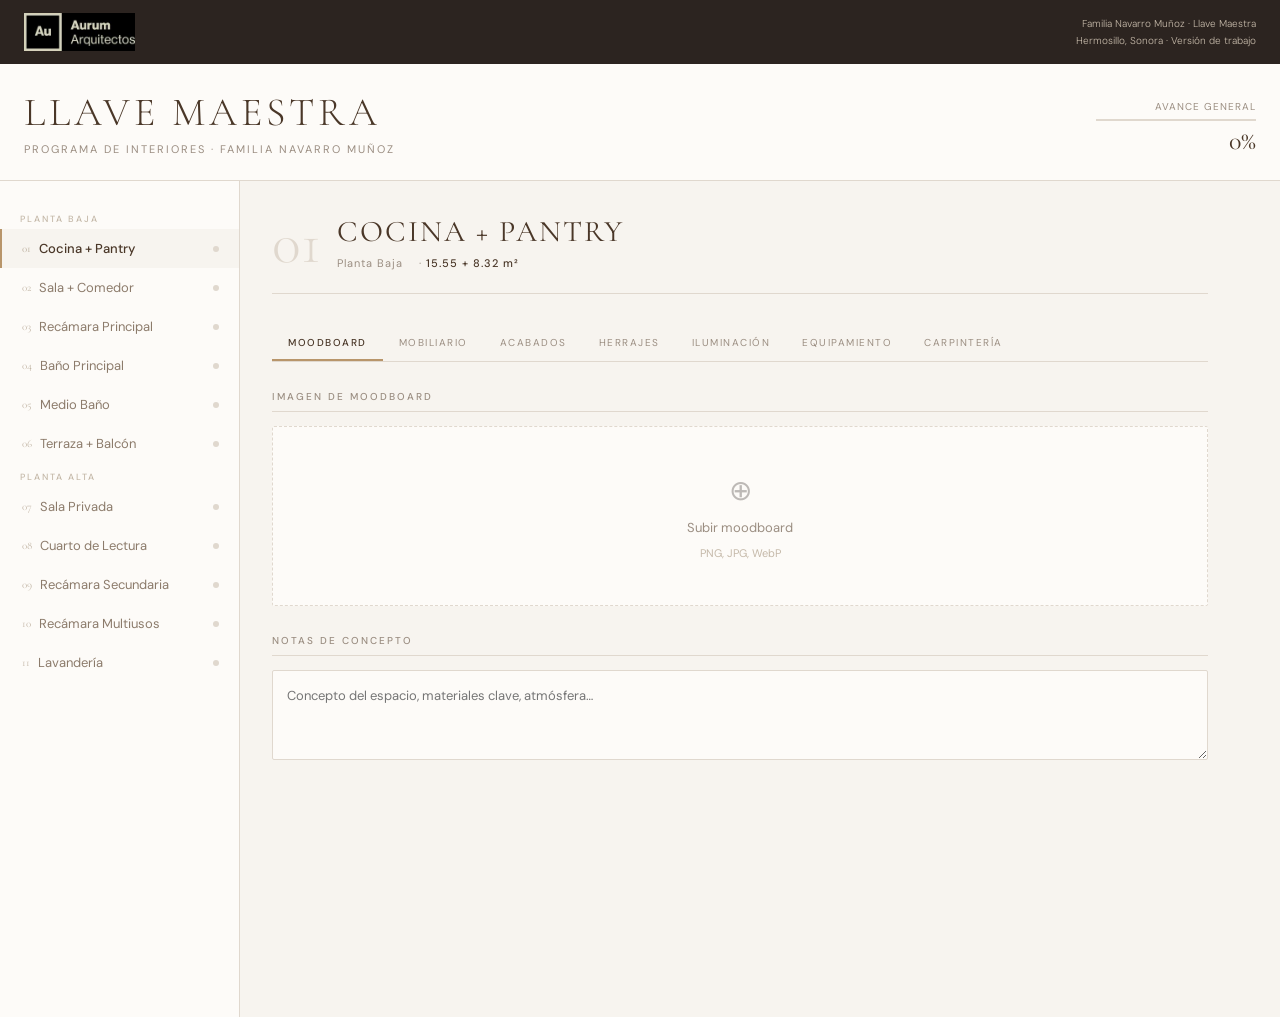
==== index.html @ 4a78bb75 "Add files via upload" ====
<!DOCTYPE html>
<html lang="es">
<head>
<meta charset="UTF-8">
<meta name="viewport" content="width=device-width, initial-scale=1.0, user-scalable=no">
<title>Llave Maestra — Aurum Arquitectos</title>
<link href="https://fonts.googleapis.com/css2?family=Cormorant+Garamond:ital,wght@0,300;0,400;0,600;1,300;1,400&family=DM+Sans:wght@300;400;500&family=Poppins:wght@300;400;500&display=swap" rel="stylesheet">
<style>
:root {
  --cream: #F7F4EF;
  --warm-white: #FDFBF8;
  --stone: #C4B8A8;
  --taupe: #8C7B6B;
  --bark: #4A3728;
  --charcoal: #2C2420;
  --gold: #B8956A;
  --muted: #9B8E82;
  --border: #E0D8CE;
  --success: #7A9E7E;
  --warn: #C4956A;
}
* { box-sizing: border-box; margin: 0; padding: 0; -webkit-tap-highlight-color: transparent; }
body { font-family: 'DM Sans', sans-serif; background: var(--cream); color: var(--charcoal); min-height: 100vh; }

/* HEADER */
.site-header {
  background: var(--charcoal); color: var(--cream);
  padding: 0 24px; display: flex; align-items: center;
  justify-content: space-between; height: 64px;
  position: sticky; top: 0; z-index: 200;
}
.logo { display: flex; align-items: center; gap: 12px; }
.logo-mark {
  width: 34px; height: 34px; border: 1.5px solid var(--gold);
  display: flex; align-items: center; justify-content: center;
  font-family: 'Cormorant Garamond', serif; font-size: 15px;
  font-weight: 600; color: var(--gold);
}
.logo-text {
  font-family: 'Poppins', sans-serif; font-size: 13px;
  font-weight: 300; letter-spacing: 3px; text-transform: uppercase; color: var(--cream);
}
.header-meta { text-align: right; font-size: 10px; font-weight: 300; color: var(--stone); line-height: 1.7; }

/* BANNER */
.project-banner {
  background: var(--warm-white); border-bottom: 1px solid var(--border);
  padding: 24px; display: flex; align-items: flex-end;
  justify-content: space-between; flex-wrap: wrap; gap: 16px;
}
.project-title {
  font-family: 'Cormorant Garamond', serif; font-size: 40px;
  font-weight: 300; letter-spacing: 4px; text-transform: uppercase; color: var(--bark);
}
.project-sub { font-size: 11px; color: var(--muted); letter-spacing: 2px; text-transform: uppercase; margin-top: 6px; }
.progress-block { text-align: right; }
.progress-label { font-size: 10px; color: var(--muted); letter-spacing: 1px; text-transform: uppercase; margin-bottom: 6px; }
.progress-bar-wrap { width: 160px; height: 2px; background: var(--border); margin-bottom: 4px; }
.progress-bar-fill { height: 100%; background: var(--gold); transition: width 0.5s; }
.progress-pct { font-family: 'Cormorant Garamond', serif; font-size: 26px; color: var(--bark); }

/* LAYOUT */
.layout { display: flex; min-height: calc(100vh - 64px); }

/* SIDEBAR */
.sidebar {
  width: 240px; min-width: 240px; background: var(--warm-white);
  border-right: 1px solid var(--border); padding: 24px 0;
  position: sticky; top: 64px; height: calc(100vh - 64px);
  overflow-y: auto; flex-shrink: 0;
}
.sidebar-plant {
  padding: 8px 20px 4px; font-size: 9px; font-weight: 500;
  letter-spacing: 2px; text-transform: uppercase; color: var(--stone);
}
.nav-btn {
  display: flex; align-items: center; width: 100%;
  padding: 11px 20px; cursor: pointer;
  border: none; border-left: 2px solid transparent;
  background: transparent; text-align: left;
  font-family: 'DM Sans', sans-serif; font-size: 13px;
  color: var(--taupe); transition: all 0.15s;
  -webkit-appearance: none; appearance: none;
  touch-action: manipulation;
}
.nav-btn:hover, .nav-btn:active { background: var(--cream); color: var(--bark); }
.nav-btn.active { border-left-color: var(--gold); color: var(--bark); background: var(--cream); font-weight: 500; }
.sidebar-num { font-family: 'Cormorant Garamond', serif; font-size: 11px; color: var(--stone); margin-right: 8px; }
.sidebar-name { flex: 1; }
.status-dot { width: 6px; height: 6px; border-radius: 50%; background: var(--border); flex-shrink: 0; }
.status-dot.partial { background: var(--warn); }
.status-dot.complete { background: var(--success); }

/* MAIN */
.main { flex: 1; padding: 32px 32px; max-width: 1000px; overflow-x: auto; }

/* SPACE HEADER */
.space-header {
  display: flex; align-items: flex-start;
  margin-bottom: 32px; padding-bottom: 20px;
  border-bottom: 1px solid var(--border);
}
.space-number {
  font-family: 'Cormorant Garamond', serif; font-size: 60px;
  font-weight: 300; color: var(--border); line-height: 1;
  margin-right: 16px; flex-shrink: 0;
}
.space-title { font-family: 'Cormorant Garamond', serif; font-size: 30px; font-weight: 400; color: var(--bark); letter-spacing: 2px; text-transform: uppercase; }
.space-meta { display: flex; gap: 16px; margin-top: 6px; }
.meta-chip { font-size: 11px; color: var(--muted); letter-spacing: 1px; }
.meta-chip span { color: var(--bark); font-weight: 500; }

/* TABS */
.tabs { display: flex; border-bottom: 1px solid var(--border); margin-bottom: 28px; overflow-x: auto; -webkit-overflow-scrolling: touch; }
.tab-btn {
  padding: 10px 16px; font-size: 10px; letter-spacing: 1.5px;
  text-transform: uppercase; color: var(--muted); cursor: pointer;
  border: none; border-bottom: 2px solid transparent;
  background: transparent; white-space: nowrap;
  font-family: 'DM Sans', sans-serif; font-weight: 400;
  transition: all 0.15s; -webkit-appearance: none; appearance: none;
  touch-action: manipulation;
}
.tab-btn:hover, .tab-btn:active { color: var(--bark); }
.tab-btn.active { color: var(--bark); border-bottom-color: var(--gold); font-weight: 500; }

/* PANELS */
.tab-panel { display: none; }
.tab-panel.active { display: block; }

/* SECTION LABEL */
.section-label {
  font-size: 10px; font-weight: 500; letter-spacing: 2px;
  text-transform: uppercase; color: var(--muted);
  margin-bottom: 14px; padding-bottom: 8px;
  border-bottom: 1px solid var(--border);
}
.section-spacer { margin-bottom: 28px; }
.divider { height: 1px; background: var(--border); margin: 20px 0; }

/* MOODBOARD */
.moodboard-drop {
  border: 1.5px dashed var(--border); border-radius: 2px;
  padding: 40px; text-align: center; background: var(--warm-white);
  position: relative; min-height: 180px;
  display: flex; flex-direction: column; align-items: center;
  justify-content: center; gap: 10px;
}
.moodboard-drop input[type="file"] {
  position: absolute; inset: 0; opacity: 0; cursor: pointer;
  width: 100%; height: 100%; touch-action: manipulation;
}
.drop-icon { font-size: 28px; opacity: 0.3; }
.drop-text { font-size: 13px; color: var(--muted); }
.drop-sub { font-size: 11px; color: var(--stone); }
.moodboard-preview { width: 100%; border-radius: 2px; display: block; }
.moodboard-actions { margin-top: 10px; }

/* NOTES */
.notes-area {
  width: 100%; min-height: 90px; border: 1px solid var(--border);
  border-radius: 2px; padding: 14px; font-family: 'DM Sans', sans-serif;
  font-size: 13px; color: var(--charcoal); background: var(--warm-white);
  resize: vertical; outline: none; line-height: 1.7;
}
.notes-area:focus { border-color: var(--gold); }

/* PRODUCT TABLE */
.product-table { width: 100%; border-collapse: collapse; margin-bottom: 16px; min-width: 600px; }
.product-table th {
  font-size: 9px; font-weight: 500; letter-spacing: 2px;
  text-transform: uppercase; color: var(--muted); padding: 8px 10px;
  text-align: left; border-bottom: 1px solid var(--border);
  background: var(--warm-white);
}
.product-table td { padding: 0; border-bottom: 1px solid var(--border); vertical-align: top; }
.product-table td input {
  width: 100%; border: none; padding: 9px 10px;
  font-family: 'DM Sans', sans-serif; font-size: 12px;
  color: var(--charcoal); background: transparent; outline: none;
}
.product-table td input:focus { background: #FDF8F2; }
.product-table tr:hover td { background: #FDFAF6; }
.product-thumb { width: 44px; height: 44px; object-fit: cover; display: block; }
.thumb-cell { width: 56px; padding: 6px !important; }
.thumb-placeholder {
  width: 44px; height: 44px; background: var(--border);
  display: flex; align-items: center; justify-content: center;
  font-size: 16px; opacity: 0.5; cursor: pointer;
  position: relative; overflow: hidden;
}
.thumb-placeholder input[type="file"] {
  position: absolute; inset: 0; opacity: 0;
  cursor: pointer; touch-action: manipulation;
}
.row-del {
  background: none; border: none; cursor: pointer;
  color: var(--stone); font-size: 13px; padding: 9px 10px;
  font-family: 'DM Sans', sans-serif;
  touch-action: manipulation;
}
.row-del:hover { color: #c0392b; }

/* BUTTONS */
.btn {
  padding: 9px 18px; font-family: 'DM Sans', sans-serif;
  font-size: 10px; font-weight: 500; letter-spacing: 1.5px;
  text-transform: uppercase; cursor: pointer; border-radius: 1px;
  touch-action: manipulation; -webkit-appearance: none; appearance: none;
}
.btn-outline { background: transparent; color: var(--bark); border: 1px solid var(--border); }
.btn-outline:hover, .btn-outline:active { border-color: var(--bark); }
.btn-sm { padding: 6px 12px; font-size: 9px; }

/* LINK INPUT */
.link-row { display: flex; gap: 6px; align-items: center; }
.link-row input {
  flex: 1; border: none; padding: 9px 10px;
  font-family: 'DM Sans', sans-serif; font-size: 12px;
  color: var(--charcoal); background: transparent; outline: none;
}
.link-row input:focus { background: #FDF8F2; }
.link-go {
  padding: 4px 8px; background: var(--bark); color: white;
  border: none; cursor: pointer; font-size: 11px; border-radius: 1px;
  text-decoration: none; flex-shrink: 0;
  touch-action: manipulation;
}

/* ACABADOS */
.acabados-grid { display: grid; grid-template-columns: 1fr 1fr 1fr; gap: 14px; margin-bottom: 20px; }
.acabado-card { background: var(--warm-white); border: 1px solid var(--border); padding: 16px; border-radius: 2px; }
.acabado-title { font-size: 9px; letter-spacing: 2px; text-transform: uppercase; color: var(--muted); margin-bottom: 10px; font-weight: 500; }
.acabado-card label { font-size: 10px; color: var(--muted); display: block; margin-bottom: 3px; }
.acabado-card input {
  width: 100%; border: 1px solid var(--border); border-radius: 1px;
  padding: 7px 9px; font-family: 'DM Sans', sans-serif; font-size: 12px;
  color: var(--charcoal); background: white; outline: none; margin-bottom: 8px;
}
.acabado-card input:focus { border-color: var(--gold); }

/* PLANO */
.plano-upload {
  border: 1.5px dashed var(--border); padding: 28px;
  text-align: center; background: var(--warm-white); border-radius: 2px;
  position: relative; min-height: 140px;
  display: flex; align-items: center; justify-content: center;
  flex-direction: column; gap: 8px;
}
.plano-upload input[type="file"] {
  position: absolute; inset: 0; opacity: 0;
  cursor: pointer; touch-action: manipulation;
}
.plano-preview { max-width: 100%; max-height: 480px; display: block; margin: 0 auto; }

/* SAVE INDICATOR */
.save-indicator {
  position: fixed; bottom: 20px; right: 20px;
  background: var(--charcoal); color: var(--cream);
  padding: 9px 18px; font-size: 10px; letter-spacing: 1px;
  opacity: 0; transition: opacity 0.3s; border-radius: 1px;
  pointer-events: none; z-index: 999;
}
.save-indicator.show { opacity: 1; }

/* MOBILE */
@media (max-width: 760px) {
  .layout { flex-direction: column; }
  .sidebar { width: 100%; min-width: unset; position: static; height: auto; border-right: none; border-bottom: 1px solid var(--border); padding: 12px 0; }
  .main { padding: 20px 16px; }
  .acabados-grid { grid-template-columns: 1fr; }
  .logo-text { font-size: 14px; letter-spacing: 2px; }
  .header-meta { display: none; }
}
</style>
</head>
<body>

<header class="site-header">
  <div class="logo">
    <img src="[data-uri]" alt="Aurum Arquitectos" style="height:38px;display:block;">
  </div>
  <div class="header-meta">
    Familia Navarro Muñoz · Llave Maestra<br>
    Hermosillo, Sonora · Versión de trabajo
  </div>
</header>

<div class="project-banner">
  <div>
    <div class="project-title">Llave Maestra</div>
    <div class="project-sub">Programa de Interiores · Familia Navarro Muñoz</div>
  </div>
  <div class="progress-block">
    <div class="progress-label">Avance general</div>
    <div class="progress-bar-wrap">
      <div class="progress-bar-fill" id="globalProgress" style="width:0%"></div>
    </div>
    <div class="progress-pct"><span id="progressPct">0</span>%</div>
  </div>
</div>

<div class="layout">
  <nav class="sidebar" id="sidebar"><!-- JS --></nav>
  <main class="main" id="mainContent"><!-- JS --></main>
</div>

<div class="save-indicator" id="saveIndicator">Guardado ✓</div>

<script>
var SPACES = [
  { id: 'cocina',      num: '01', name: 'Cocina + Pantry',      planta: 'Planta Baja', m2: '15.55 + 8.32' },
  { id: 'sala',        num: '02', name: 'Sala + Comedor',        planta: 'Planta Baja', m2: '18.81 + 17.01' },
  { id: 'recamara',    num: '03', name: 'Recámara Principal',    planta: 'Planta Baja', m2: '40.86' },
  { id: 'bano',        num: '04', name: 'Baño Principal',        planta: 'Planta Baja', m2: '' },
  { id: 'mediobano',   num: '05', name: 'Medio Baño',            planta: 'Planta Baja', m2: '2.67' },
  { id: 'terraza',     num: '06', name: 'Terraza + Balcón',      planta: 'Planta Baja', m2: '19.98 + 14.36' },
  { id: 'salaprivada', num: '07', name: 'Sala Privada',          planta: 'Planta Alta', m2: '' },
  { id: 'lectura',     num: '08', name: 'Cuarto de Lectura',     planta: 'Planta Alta', m2: '13.29' },
  { id: 'recamarasec', num: '09', name: 'Recámara Secundaria',   planta: 'Planta Alta', m2: '32.89' },
  { id: 'multiusos',   num: '10', name: 'Recámara Multiusos',    planta: 'Planta Alta', m2: '33.95 + 4.52' },
  { id: 'lavanderia',  num: '11', name: 'Lavandería',            planta: 'Planta Alta', m2: '14.50' }
];

var TABS = [
  { key: 'moodboard',    label: 'Moodboard' },
  { key: 'mobiliario',   label: 'Mobiliario' },
  { key: 'acabados',     label: 'Acabados' },
  { key: 'herrajes',     label: 'Herrajes' },
  { key: 'iluminacion',  label: 'Iluminación' },
  { key: 'equipamiento', label: 'Equipamiento' },
  { key: 'carpinteria',  label: 'Carpintería' }
];

var SECTION_LABELS = {
  productos:    'Programa de Mobiliario',
  herrajes:     'Programa de Herrajes',
  iluminacion:  'Programa de Iluminación',
  equipamiento: 'Programa de Equipamiento',
  carpPiezas:   'Fichas Técnicas de Piezas'
};

var SECTION_BTNS = {
  productos:    '+ Agregar mueble',
  herrajes:     '+ Agregar herraje',
  iluminacion:  '+ Agregar luminaria',
  equipamiento: '+ Agregar equipo',
  carpPiezas:   '+ Agregar pieza'
};

var STORAGE_KEY = 'aurum_llave_maestra_v2';
var currentSpace = 'cocina';
var currentTab = 'moodboard';
var appData = {};
var saveTimer = null;

// ── DATA ──────────────────────────────────────
function defaultSpace() {
  return {
    moodboard: null,
    moodboardNotes: '',
    productos: [],
    acabados: {
      piso:  { material:'', modelo:'', marca:'', notas:'' },
      muro:  { material:'', modelo:'', marca:'', notas:'' },
      techo: { material:'', modelo:'', marca:'', notas:'' }
    },
    herrajes: [],
    iluminacion: [],
    equipamiento: [],
    carpinteria: { plano: null, notas: '', carpPiezas: [] }
  };
}

function defaultProduct() {
  return { img:'', nombre:'', desc:'', marca:'', dims:'', precio:'', entrega:'', link:'' };
}

function loadData() {
  try {
    var raw = localStorage.getItem(STORAGE_KEY);
    if (raw) appData = JSON.parse(raw);
  } catch(e) { appData = {}; }
  for (var i = 0; i < SPACES.length; i++) {
    if (!appData[SPACES[i].id]) appData[SPACES[i].id] = defaultSpace();
  }
}

function saveData() {
  try {
    localStorage.setItem(STORAGE_KEY, JSON.stringify(appData));
    flashSave();
    updateProgress();
  } catch(e) {}
}

function scheduleSave() {
  clearTimeout(saveTimer);
  saveTimer = setTimeout(saveData, 600);
}

function flashSave() {
  var el = document.getElementById('saveIndicator');
  el.classList.add('show');
  setTimeout(function() { el.classList.remove('show'); }, 1800);
}

// ── PROGRESS ──────────────────────────────────
function spaceScore(id) {
  var d = appData[id];
  if (!d) return 0;
  var s = 0;
  if (d.moodboard) s++;
  if (d.productos && d.productos.length) s++;
  if (d.acabados && d.acabados.piso && d.acabados.piso.material) s++;
  if (d.herrajes && d.herrajes.length) s++;
  if (d.equipamiento && d.equipamiento.length) s++;
  return s;
}

function updateProgress() {
  var total = 0;
  for (var i = 0; i < SPACES.length; i++) {
    var c = spaceScore(SPACES[i].id);
    var dot = document.getElementById('dot-' + SPACES[i].id);
    if (dot) dot.className = 'status-dot' + (c === 0 ? '' : (c >= 4 ? ' complete' : ' partial'));
    total += c;
  }
  var pct = Math.round(total / (SPACES.length * 5) * 100);
  document.getElementById('progressPct').textContent = pct;
  document.getElementById('globalProgress').style.width = pct + '%';
}

// ── SIDEBAR ───────────────────────────────────
function buildSidebar() {
  var html = '';
  var lastPlanta = '';
  for (var i = 0; i < SPACES.length; i++) {
    var s = SPACES[i];
    if (s.planta !== lastPlanta) {
      html += '<div class="sidebar-plant">' + s.planta + '</div>';
      lastPlanta = s.planta;
    }
    html += '<button class="nav-btn' + (s.id === currentSpace ? ' active' : '') + '" id="nav-' + s.id + '" data-id="' + s.id + '">'
          + '<span class="sidebar-num">' + s.num + '</span>'
          + '<span class="sidebar-name">' + s.name + '</span>'
          + '<span class="status-dot" id="dot-' + s.id + '"></span>'
          + '</button>';
  }
  document.getElementById('sidebar').innerHTML = html;

  var btns = document.querySelectorAll('.nav-btn');
  for (var j = 0; j < btns.length; j++) {
    btns[j].addEventListener('click', function() {
      var id = this.getAttribute('data-id');
      showSpace(id);
    });
  }
}

// ── NAVIGATION ────────────────────────────────
function showSpace(id) {
  currentSpace = id;
  currentTab = 'moodboard';
  var btns = document.querySelectorAll('.nav-btn');
  for (var i = 0; i < btns.length; i++) btns[i].classList.remove('active');
  var nb = document.getElementById('nav-' + id);
  if (nb) nb.classList.add('active');
  renderSpace();
}

function showTab(key) {
  currentTab = key;
  var tbs = document.querySelectorAll('.tab-btn');
  for (var i = 0; i < tbs.length; i++) tbs[i].classList.remove('active');
  var tb = document.getElementById('tb-' + key);
  if (tb) tb.classList.add('active');
  var panels = document.querySelectorAll('.tab-panel');
  for (var j = 0; j < panels.length; j++) panels[j].classList.remove('active');
  var p = document.getElementById('panel-' + key);
  if (p) p.classList.add('active');
}

// ── RENDER SPACE ──────────────────────────────
function renderSpace() {
  var space = null;
  for (var i = 0; i < SPACES.length; i++) { if (SPACES[i].id === currentSpace) { space = SPACES[i]; break; } }
  var d = appData[currentSpace];
  var main = document.getElementById('mainContent');

  // Header
  var headerHtml = '<div class="space-header">'
    + '<div class="space-number">' + space.num + '</div>'
    + '<div><div class="space-title">' + space.name + '</div>'
    + '<div class="space-meta"><div class="meta-chip">' + space.planta + '</div>'
    + (space.m2 ? '<div class="meta-chip">· <span>' + space.m2 + ' m²</span></div>' : '')
    + '</div></div></div>';

  // Tabs
  var tabsHtml = '<div class="tabs">';
  for (var t = 0; t < TABS.length; t++) {
    tabsHtml += '<button class="tab-btn' + (TABS[t].key === currentTab ? ' active' : '') + '" id="tb-' + TABS[t].key + '" data-tab="' + TABS[t].key + '">' + TABS[t].label + '</button>';
  }
  tabsHtml += '</div>';

  // Panels
  var panelsHtml = '';
  for (var p2 = 0; p2 < TABS.length; p2++) {
    var k = TABS[p2].key;
    var active = k === currentTab ? ' active' : '';
    panelsHtml += '<div class="tab-panel' + active + '" id="panel-' + k + '">';
    if (k === 'moodboard')    panelsHtml += buildMoodboard(d);
    if (k === 'mobiliario')   panelsHtml += buildProductSection('productos', d.productos);
    if (k === 'acabados')     panelsHtml += buildAcabados(d.acabados);
    if (k === 'herrajes')     panelsHtml += buildProductSection('herrajes', d.herrajes);
    if (k === 'iluminacion')  panelsHtml += buildProductSection('iluminacion', d.iluminacion);
    if (k === 'equipamiento') panelsHtml += buildProductSection('equipamiento', d.equipamiento);
    if (k === 'carpinteria')  panelsHtml += buildCarpinteria(d.carpinteria);
    panelsHtml += '</div>';
  }

  main.innerHTML = headerHtml + tabsHtml + panelsHtml;

  // Bind tab buttons
  var tabBtns = document.querySelectorAll('.tab-btn');
  for (var tb = 0; tb < tabBtns.length; tb++) {
    tabBtns[tb].addEventListener('click', function() {
      showTab(this.getAttribute('data-tab'));
    });
  }

  // Bind all interactive elements
  bindAll();
}

// ── MOODBOARD ─────────────────────────────────
function buildMoodboard(d) {
  var imgHtml;
  if (d.moodboard) {
    imgHtml = '<img src="' + d.moodboard + '" class="moodboard-preview">'
            + '<div class="moodboard-actions"><button class="btn btn-outline btn-sm" id="clearMoodBtn">Cambiar imagen</button></div>';
  } else {
    imgHtml = '<div class="moodboard-drop">'
            + '<input type="file" accept="image/*" id="moodboardInput">'
            + '<div class="drop-icon">⊕</div>'
            + '<div class="drop-text">Subir moodboard</div>'
            + '<div class="drop-sub">PNG, JPG, WebP</div>'
            + '</div>';
  }
  return '<div class="section-spacer"><div class="section-label">Imagen de moodboard</div>' + imgHtml + '</div>'
       + '<div class="section-spacer"><div class="section-label">Notas de concepto</div>'
       + '<textarea class="notes-area" id="moodboardNotes" placeholder="Concepto del espacio, materiales clave, atmósfera…">' + esc(d.moodboardNotes || '') + '</textarea></div>';
}

// ── PRODUCT SECTION ───────────────────────────
function buildProductSection(section, items) {
  var label = SECTION_LABELS[section] || section;
  var addLabel = SECTION_BTNS[section] || '+ Agregar';
  var rowsHtml = '';
  if (items) {
    for (var i = 0; i < items.length; i++) {
      rowsHtml += buildProductRow(section, items[i], i);
    }
  }
  return '<div class="section-label">' + label + '</div>'
       + '<div style="overflow-x:auto">'
       + '<table class="product-table"><thead><tr>'
       + '<th style="width:56px">Img</th>'
       + '<th style="width:130px">Elemento</th>'
       + '<th style="width:150px">Descripción</th>'
       + '<th style="width:110px">Marca</th>'
       + '<th style="width:100px">Dims (mm)</th>'
       + '<th style="width:80px">Precio</th>'
       + '<th style="width:70px">Entrega</th>'
       + '<th>Link</th>'
       + '<th style="width:36px"></th>'
       + '</tr></thead>'
       + '<tbody id="tbody-' + section + '">' + rowsHtml + '</tbody>'
       + '</table></div>'
       + '<button class="btn btn-outline btn-sm" id="addBtn-' + section + '" data-section="' + section + '">' + addLabel + '</button>';
}

function buildProductRow(section, item, idx) {
  var imgCell = item.img
    ? '<img src="' + item.img + '" class="product-thumb">'
    : '<div class="thumb-placeholder"><input type="file" accept="image/*" class="prodImgInput" data-section="' + section + '" data-idx="' + idx + '">＋</div>';
  return '<tr data-section="' + section + '" data-idx="' + idx + '">'
    + '<td class="thumb-cell">' + imgCell + '</td>'
    + '<td><input value="' + esc(item.nombre||'') + '" placeholder="Nombre" class="prodField" data-section="' + section + '" data-idx="' + idx + '" data-field="nombre"></td>'
    + '<td><input value="' + esc(item.desc||'') + '" placeholder="Descripción" class="prodField" data-section="' + section + '" data-idx="' + idx + '" data-field="desc"></td>'
    + '<td><input value="' + esc(item.marca||'') + '" placeholder="Marca" class="prodField" data-section="' + section + '" data-idx="' + idx + '" data-field="marca"></td>'
    + '<td><input value="' + esc(item.dims||'') + '" placeholder="W×D×H" class="prodField" data-section="' + section + '" data-idx="' + idx + '" data-field="dims"></td>'
    + '<td><input value="' + esc(item.precio||'') + '" placeholder="$" class="prodField" data-section="' + section + '" data-idx="' + idx + '" data-field="precio"></td>'
    + '<td><input value="' + esc(item.entrega||'') + '" placeholder="sem." class="prodField" data-section="' + section + '" data-idx="' + idx + '" data-field="entrega"></td>'
    + '<td><div class="link-row"><input value="' + esc(item.link||'') + '" placeholder="https://…" class="prodField" data-section="' + section + '" data-idx="' + idx + '" data-field="link">'
    + (item.link ? '<a href="' + esc(item.link) + '" target="_blank" class="link-go">↗</a>' : '')
    + '</div></td>'
    + '<td><button class="row-del" data-section="' + section + '" data-idx="' + idx + '">✕</button></td>'
    + '</tr>';
}

// ── ACABADOS ──────────────────────────────────
function buildAcabados(acabados) {
  var zones = [{ key:'piso', label:'Piso' }, { key:'muro', label:'Muro' }, { key:'techo', label:'Techo' }];
  var html = '';
  for (var i = 0; i < zones.length; i++) {
    var z = zones[i];
    var a = (acabados && acabados[z.key]) ? acabados[z.key] : {};
    if (i > 0) html += '<div class="divider"></div>';
    html += '<div class="section-spacer">'
          + '<div class="section-label">' + z.label + '</div>'
          + '<div class="acabados-grid">'
          + acabadoCard('Material', 'acabado-' + z.key + '-material', a.material || '')
          + acabadoCard('Modelo / Acabado', 'acabado-' + z.key + '-modelo', a.modelo || '')
          + acabadoCard('Marca / Proveedor', 'acabado-' + z.key + '-marca', a.marca || '', 'Notas', 'acabado-' + z.key + '-notas', a.notas || '')
          + '</div></div>';
  }
  return html;
}

function acabadoCard(label, id, val, label2, id2, val2) {
  var html = '<div class="acabado-card"><div class="acabado-title">' + label + '</div>'
           + '<input id="' + id + '" value="' + esc(val) + '" placeholder="' + label + '…" class="acabadoField" data-acabado-id="' + id + '">';
  if (label2) {
    html += '<label>' + label2 + '</label><input id="' + id2 + '" value="' + esc(val2) + '" placeholder="' + label2 + '…" class="acabadoField" data-acabado-id="' + id2 + '">';
  }
  html += '</div>';
  return html;
}

// ── CARPINTERÍA ───────────────────────────────
function buildCarpinteria(carp) {
  var planoHtml;
  if (carp && carp.plano) {
    planoHtml = '<img src="' + carp.plano + '" class="plano-preview">'
              + '<div class="moodboard-actions"><button class="btn btn-outline btn-sm" id="clearPlanoBtn">Cambiar plano</button></div>';
  } else {
    planoHtml = '<div class="plano-upload">'
              + '<input type="file" accept="image/*" id="planoInput">'
              + '<div class="drop-icon">📐</div>'
              + '<div class="drop-text">Subir plano de carpintería</div>'
              + '<div class="drop-sub">Imagen del plano</div>'
              + '</div>';
  }
  var piezas = (carp && carp.carpPiezas) ? carp.carpPiezas : [];
  return '<div class="section-spacer"><div class="section-label">Plano de carpintería / clóset</div>' + planoHtml + '</div>'
       + '<div class="section-spacer">' + buildProductSection('carpPiezas', piezas) + '</div>'
       + '<div class="section-spacer"><div class="section-label">Notas de carpintería</div>'
       + '<textarea class="notes-area" id="carpNotes" placeholder="Materiales, acabados, especificaciones…">' + esc((carp && carp.notas) || '') + '</textarea></div>';
}

// ── BIND ALL EVENTS ───────────────────────────
function bindAll() {
  var d = appData[currentSpace];

  // Moodboard upload
  var moodInput = document.getElementById('moodboardInput');
  if (moodInput) {
    moodInput.addEventListener('change', function() {
      readFile(this.files[0], function(result) {
        appData[currentSpace].moodboard = result;
        saveData();
        renderSpace();
      });
    });
  }

  // Clear moodboard
  var clearMood = document.getElementById('clearMoodBtn');
  if (clearMood) {
    clearMood.addEventListener('click', function() {
      appData[currentSpace].moodboard = null;
      saveData(); renderSpace();
    });
  }

  // Moodboard notes
  var moodNotes = document.getElementById('moodboardNotes');
  if (moodNotes) {
    moodNotes.addEventListener('input', function() {
      appData[currentSpace].moodboardNotes = this.value;
      scheduleSave();
    });
  }

  // Product fields
  var prodFields = document.querySelectorAll('.prodField');
  for (var i = 0; i < prodFields.length; i++) {
    prodFields[i].addEventListener('input', function() {
      var section = this.getAttribute('data-section');
      var idx = parseInt(this.getAttribute('data-idx'));
      var field = this.getAttribute('data-field');
      var arr = getSection(section);
      if (arr && arr[idx]) { arr[idx][field] = this.value; scheduleSave(); }
    });
  }

  // Product image upload
  var prodImgs = document.querySelectorAll('.prodImgInput');
  for (var j = 0; j < prodImgs.length; j++) {
    prodImgs[j].addEventListener('change', function() {
      var section = this.getAttribute('data-section');
      var idx = parseInt(this.getAttribute('data-idx'));
      var me = this;
      readFile(this.files[0], function(result) {
        var arr = getSection(section);
        if (arr && arr[idx]) { arr[idx].img = result; saveData(); renderSection(section); }
      });
    });
  }

  // Add product row buttons
  var addBtns = document.querySelectorAll('[id^="addBtn-"]');
  for (var k = 0; k < addBtns.length; k++) {
    addBtns[k].addEventListener('click', function() {
      var section = this.getAttribute('data-section');
      var arr = getSection(section);
      if (arr) { arr.push(defaultProduct()); saveData(); renderSection(section); }
    });
  }

  // Delete row buttons
  var delBtns = document.querySelectorAll('.row-del');
  for (var m = 0; m < delBtns.length; m++) {
    delBtns[m].addEventListener('click', function() {
      var section = this.getAttribute('data-section');
      var idx = parseInt(this.getAttribute('data-idx'));
      var arr = getSection(section);
      if (arr) { arr.splice(idx, 1); saveData(); renderSection(section); }
    });
  }

  // Acabados fields
  var acabFields = document.querySelectorAll('.acabadoField');
  for (var n = 0; n < acabFields.length; n++) {
    acabFields[n].addEventListener('input', function() {
      var parts = this.getAttribute('data-acabado-id').split('-');
      // parts: acabado, zone, field [, field2]
      var zone = parts[1];
      var field = parts[2];
      if (!appData[currentSpace].acabados[zone]) appData[currentSpace].acabados[zone] = {};
      appData[currentSpace].acabados[zone][field] = this.value;
      scheduleSave();
    });
  }

  // Plano upload
  var planoInput = document.getElementById('planoInput');
  if (planoInput) {
    planoInput.addEventListener('change', function() {
      readFile(this.files[0], function(result) {
        appData[currentSpace].carpinteria.plano = result;
        saveData(); renderSpace();
      });
    });
  }

  // Clear plano
  var clearPlano = document.getElementById('clearPlanoBtn');
  if (clearPlano) {
    clearPlano.addEventListener('click', function() {
      appData[currentSpace].carpinteria.plano = null;
      saveData(); renderSpace();
    });
  }

  // Carpintería notes
  var carpNotes = document.getElementById('carpNotes');
  if (carpNotes) {
    carpNotes.addEventListener('input', function() {
      appData[currentSpace].carpinteria.notas = this.value;
      scheduleSave();
    });
  }
}

// ── HELPERS ───────────────────────────────────
function getSection(section) {
  var d = appData[currentSpace];
  if (section === 'carpPiezas') return d.carpinteria.carpPiezas;
  return d[section];
}

function renderSection(section) {
  var d = appData[currentSpace];
  var items = getSection(section);
  var panelKey = section === 'productos' ? 'mobiliario' : (section === 'carpPiezas' ? 'carpinteria' : section);

  if (section === 'carpPiezas') {
    var panel = document.getElementById('panel-carpinteria');
    if (panel) { panel.innerHTML = buildCarpinteria(d.carpinteria); bindAll(); }
    return;
  }

  var tbody = document.getElementById('tbody-' + section);
  if (tbody) {
    var html = '';
    for (var i = 0; i < items.length; i++) html += buildProductRow(section, items[i], i);
    tbody.innerHTML = html;
    bindAll();
  }
}

function readFile(file, cb) {
  if (!file) return;
  var reader = new FileReader();
  reader.onload = function(e) { cb(e.target.result); };
  reader.readAsDataURL(file);
}

function esc(str) {
  return String(str)
    .replace(/&/g,'&amp;')
    .replace(/"/g,'&quot;')
    .replace(/</g,'&lt;')
    .replace(/>/g,'&gt;');
}

// ── INIT ──────────────────────────────────────
loadData();
buildSidebar();
renderSpace();
updateProgress();
</script>
</body>
</html>
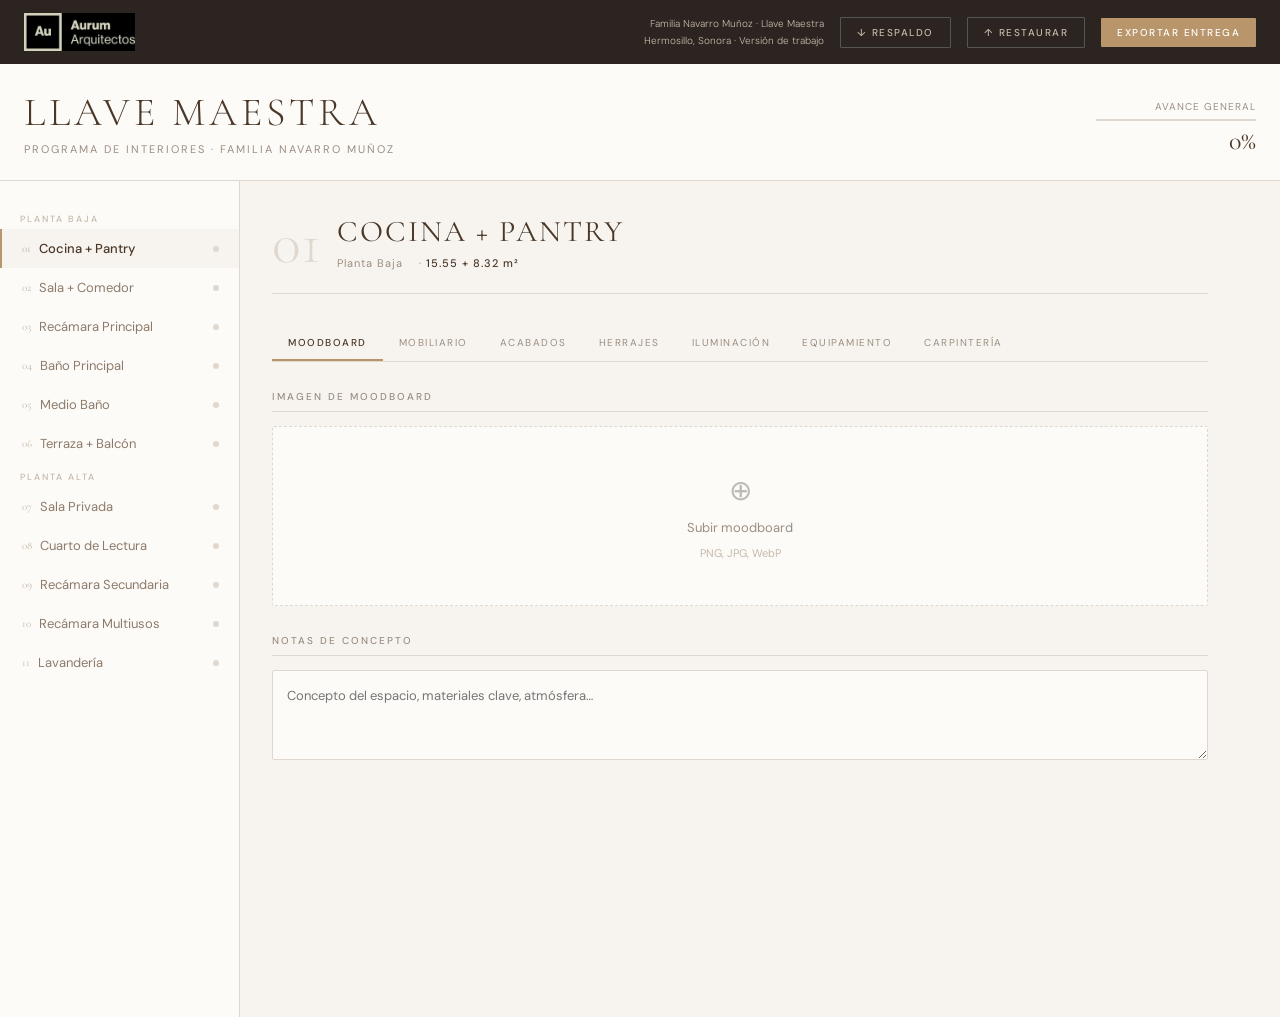
==== commit 0dce57aa: "Add files via upload Llave Maestra primer dashboard" ====
--- a/index.html
+++ b/index.html
@@ -280,9 +280,14 @@
   <div class="logo">
     <img src="[data-uri]" alt="Aurum Arquitectos" style="height:38px;display:block;">
   </div>
-  <div class="header-meta">
-    Familia Navarro Muñoz · Llave Maestra<br>
-    Hermosillo, Sonora · Versión de trabajo
+  <div style="display:flex;align-items:center;gap:16px">
+    <div class="header-meta">
+      Familia Navarro Muñoz · Llave Maestra<br>
+      Hermosillo, Sonora · Versión de trabajo
+    </div>
+    <button id="backupBtn" style="padding:8px 16px;background:transparent;color:var(--stone);border:1px solid #555;font-family:'DM Sans',sans-serif;font-size:10px;font-weight:500;letter-spacing:1.5px;text-transform:uppercase;cursor:pointer;border-radius:1px;white-space:nowrap;touch-action:manipulation;">↓ Respaldo</button>
+    <label id="restoreBtn" style="padding:8px 16px;background:transparent;color:var(--stone);border:1px solid #555;font-family:'DM Sans',sans-serif;font-size:10px;font-weight:500;letter-spacing:1.5px;text-transform:uppercase;cursor:pointer;border-radius:1px;white-space:nowrap;display:inline-block;">↑ Restaurar<input type="file" accept=".json" id="restoreInput" style="display:none"></label>
+    <button id="exportBtn" style="padding:8px 16px;background:var(--gold);color:white;border:none;font-family:'DM Sans',sans-serif;font-size:10px;font-weight:500;letter-spacing:1.5px;text-transform:uppercase;cursor:pointer;border-radius:1px;white-space:nowrap;touch-action:manipulation;">Exportar entrega</button>
   </div>
 </header>
 
@@ -816,6 +821,239 @@
     .replace(/>/g,'&gt;');
 }
 
+
+
+// ── BACKUP & RESTORE ──────────────────────────
+function backupData() {
+  var json = JSON.stringify(appData, null, 2);
+  var blob = new Blob([json], {type: 'application/json'});
+  var url = URL.createObjectURL(blob);
+  var a = document.createElement('a');
+  var now = new Date();
+  var dateStr = now.getFullYear() + '-' + 
+    String(now.getMonth()+1).padStart(2,'0') + '-' + 
+    String(now.getDate()).padStart(2,'0');
+  a.href = url;
+  a.download = 'llave-maestra-respaldo-' + dateStr + '.json';
+  document.body.appendChild(a);
+  a.click();
+  document.body.removeChild(a);
+  URL.revokeObjectURL(url);
+}
+
+function restoreData(file) {
+  if (!file) return;
+  var reader = new FileReader();
+  reader.onload = function(e) {
+    try {
+      var restored = JSON.parse(e.target.result);
+      // Validate it looks like our data
+      var valid = false;
+      for (var i = 0; i < SPACES.length; i++) {
+        if (restored[SPACES[i].id]) { valid = true; break; }
+      }
+      if (!valid) {
+        alert('Este archivo no parece un respaldo válido de Llave Maestra.');
+        return;
+      }
+      appData = restored;
+      // Fill in any missing spaces
+      for (var j = 0; j < SPACES.length; j++) {
+        if (!appData[SPACES[j].id]) appData[SPACES[j].id] = defaultSpace();
+      }
+      saveData();
+      buildSidebar();
+      renderSpace();
+      updateProgress();
+      alert('Respaldo restaurado correctamente.');
+    } catch(err) {
+      alert('Error al leer el archivo. Asegúrate de que sea un respaldo válido.');
+    }
+  };
+  reader.readAsText(file);
+}
+
+// ── EXPORT ────────────────────────────────────
+function exportEntrega() {
+  var d = appData;
+
+  // Build sidebar for static version
+  var sidebarHtml = '';
+  var lastPlanta = '';
+  for (var i = 0; i < SPACES.length; i++) {
+    var s = SPACES[i];
+    if (s.planta !== lastPlanta) {
+      sidebarHtml += '<div class="sidebar-plant">' + s.planta + '</div>';
+      lastPlanta = s.planta;
+    }
+    sidebarHtml += '<div class="nav-btn-static" onclick="showStaticSpace(\''+s.id+'\')">'+
+      '<span class="sidebar-num">'+s.num+'</span>'+
+      '<span class="sidebar-name">'+s.name+'</span></div>';
+  }
+
+  // Build all space content as hidden divs
+  var spacesHtml = '';
+  for (var si = 0; si < SPACES.length; si++) {
+    var sp = SPACES[si];
+    var sd = d[sp.id];
+    spacesHtml += '<div class="space-block" id="static-'+sp.id+'" style="display:'+(si===0?'block':'none')+'">';
+    spacesHtml += '<div class="space-header">';
+    spacesHtml += '<div class="space-number">'+sp.num+'</div>';
+    spacesHtml += '<div><div class="space-title">'+sp.name+'</div>';
+    spacesHtml += '<div class="space-meta"><div class="meta-chip">'+sp.planta+'</div>';
+    if (sp.m2) spacesHtml += '<div class="meta-chip">· <span>'+sp.m2+' m²</span></div>';
+    spacesHtml += '</div></div></div>';
+
+    // Tabs
+    var tabKeys = ['moodboard','mobiliario','acabados','herrajes','iluminacion','equipamiento','carpinteria'];
+    var tabLabels = ['Moodboard','Mobiliario','Acabados','Herrajes','Iluminación','Equipamiento','Carpintería'];
+    spacesHtml += '<div class="tabs">';
+    for (var ti = 0; ti < tabKeys.length; ti++) {
+      spacesHtml += '<div class="tab-btn-static'+(ti===0?' active':'')+'" onclick="showStaticTab(this,\'static-tab-'+sp.id+'-'+tabKeys[ti]+'\',\''+sp.id+'\')" >'+tabLabels[ti]+'</div>';
+    }
+    spacesHtml += '</div>';
+
+    // Tab panels
+    for (var pi = 0; pi < tabKeys.length; pi++) {
+      var tk = tabKeys[pi];
+      spacesHtml += '<div class="tab-panel'+(pi===0?' active':'')+'" id="static-tab-'+sp.id+'-'+tk+'">';
+
+      if (tk === 'moodboard') {
+        if (sd.moodboard) spacesHtml += '<img src="'+sd.moodboard+'" style="width:100%;border-radius:2px;display:block;">';
+        else spacesHtml += '<div style="padding:40px;text-align:center;border:1px dashed #E0D8CE;color:#9B8E82;font-size:13px;">Sin moodboard</div>';
+        if (sd.moodboardNotes) spacesHtml += '<div style="margin-top:16px;padding:16px;background:#FDFBF8;border:1px solid #E0D8CE;font-size:13px;line-height:1.7;color:#2C2420;">'+escStatic(sd.moodboardNotes)+'</div>';
+      }
+
+      if (tk === 'mobiliario')   spacesHtml += staticTable(sd.productos, 'Mobiliario');
+      if (tk === 'herrajes')     spacesHtml += staticTable(sd.herrajes, 'Herrajes');
+      if (tk === 'iluminacion')  spacesHtml += staticTable(sd.iluminacion, 'Iluminación');
+      if (tk === 'equipamiento') spacesHtml += staticTable(sd.equipamiento, 'Equipamiento');
+
+      if (tk === 'acabados') {
+        var zones = [{key:'piso',label:'Piso'},{key:'muro',label:'Muro'},{key:'techo',label:'Techo'}];
+        for (var zi = 0; zi < zones.length; zi++) {
+          var z = zones[zi];
+          var a = sd.acabados[z.key] || {};
+          spacesHtml += '<div style="margin-bottom:20px">';
+          spacesHtml += '<div class="section-label">'+z.label+'</div>';
+          spacesHtml += '<div class="acabados-grid">';
+          spacesHtml += staticCell('Material', a.material);
+          spacesHtml += staticCell('Modelo / Acabado', a.modelo);
+          spacesHtml += staticCell('Marca / Proveedor', a.marca);
+          spacesHtml += '</div></div>';
+          if (zi < 2) spacesHtml += '<div class="divider"></div>';
+        }
+      }
+
+      if (tk === 'carpinteria') {
+        var carp = sd.carpinteria || {};
+        if (carp.plano) spacesHtml += '<img src="'+carp.plano+'" style="max-width:100%;max-height:480px;display:block;margin-bottom:20px;">';
+        spacesHtml += staticTable(carp.carpPiezas || [], 'Fichas Técnicas');
+        if (carp.notas) spacesHtml += '<div style="margin-top:16px;padding:16px;background:#FDFBF8;border:1px solid #E0D8CE;font-size:13px;line-height:1.7;">'+escStatic(carp.notas)+'</div>';
+      }
+
+      spacesHtml += '</div>';
+    }
+    spacesHtml += '</div>';
+  }
+
+  function staticTable(items, title) {
+    if (!items || items.length === 0) return '<div style="padding:20px;color:#9B8E82;font-size:13px;">Sin elementos registrados</div>';
+    var t = '<div class="section-label">'+title+'</div><div style="overflow-x:auto"><table class="product-table"><thead><tr>';
+    t += '<th>Img</th><th>Elemento</th><th>Descripción</th><th>Marca</th><th>Dims</th><th>Precio</th><th>Entrega</th><th>Link</th>';
+    t += '</tr></thead><tbody>';
+    for (var ii = 0; ii < items.length; ii++) {
+      var item = items[ii];
+      t += '<tr>';
+      t += '<td class="thumb-cell">'+(item.img ? '<img src="'+item.img+'" class="product-thumb">' : '')+'</td>';
+      t += '<td style="padding:10px">'+escStatic(item.nombre||'')+'</td>';
+      t += '<td style="padding:10px">'+escStatic(item.desc||'')+'</td>';
+      t += '<td style="padding:10px">'+escStatic(item.marca||'')+'</td>';
+      t += '<td style="padding:10px">'+escStatic(item.dims||'')+'</td>';
+      t += '<td style="padding:10px">'+escStatic(item.precio||'')+'</td>';
+      t += '<td style="padding:10px">'+escStatic(item.entrega||'')+'</td>';
+      t += '<td style="padding:10px">'+(item.link ? '<a href="'+escStatic(item.link)+'" target="_blank" style="color:var(--gold)">Ver producto ↗</a>' : '')+'</td>';
+      t += '</tr>';
+    }
+    t += '</tbody></table></div>';
+    return t;
+  }
+
+  function staticCell(label, val) {
+    return '<div class="acabado-card"><div class="acabado-title">'+label+'</div><div style="font-size:13px;color:#2C2420;padding:4px 0;">'+(val||'—')+'</div></div>';
+  }
+
+  function escStatic(str) {
+    return String(str).replace(/&/g,'&amp;').replace(/</g,'&lt;').replace(/>/g,'&gt;');
+  }
+
+  // Get logo from current page
+  var logoImg = document.querySelector('.logo img');
+  var logoHtml = logoImg ? '<img src="'+logoImg.src+'" alt="Aurum Arquitectos" style="height:38px;display:block;">' : '<span style="font-family:Poppins,sans-serif;font-size:13px;letter-spacing:3px;text-transform:uppercase;color:#F7F4EF;">AURUM ARQUITECTOS</span>';
+
+  var deliveryHtml = '<!DOCTYPE html><html lang="es"><head>'+
+    '<meta charset="UTF-8"><meta name="viewport" content="width=device-width,initial-scale=1.0">'+
+    '<title>Llave Maestra — Aurum Arquitectos</title>'+
+    '<link href="https://fonts.googleapis.com/css2?family=Cormorant+Garamond:ital,wght@0,300;0,400;0,600&family=DM+Sans:wght@300;400;500&family=Poppins:wght@300;400;500&display=swap" rel="stylesheet">'+
+    '<style>'+document.querySelector('style').textContent+
+    '.nav-btn-static{display:flex;align-items:center;width:100%;padding:11px 20px;cursor:pointer;border:none;border-left:2px solid transparent;background:transparent;text-align:left;font-family:"DM Sans",sans-serif;font-size:13px;color:#8C7B6B;-webkit-appearance:none;}'+
+    '.nav-btn-static:hover,.nav-btn-static.active{background:#F7F4EF;color:#4A3728;border-left-color:#B8956A;font-weight:500;}'+
+    '.tab-btn-static{padding:10px 16px;font-size:10px;letter-spacing:1.5px;text-transform:uppercase;color:#9B8E82;cursor:pointer;border:none;border-bottom:2px solid transparent;background:transparent;white-space:nowrap;font-family:"DM Sans",sans-serif;}'+
+    '.tab-btn-static.active{color:#4A3728;border-bottom-color:#B8956A;font-weight:500;}'+
+    '</style></head><body>'+
+    '<header class="site-header">'+
+    '<div class="logo">'+logoHtml+'</div>'+
+    '<div class="header-meta">Familia Navarro Muñoz · Llave Maestra<br>Hermosillo, Sonora</div>'+
+    '</header>'+
+    '<div class="project-banner">'+
+    '<div><div class="project-title">Llave Maestra</div>'+
+    '<div class="project-sub">Programa de Interiores · Familia Navarro Muñoz</div></div>'+
+    '</div>'+
+    '<div class="layout">'+
+    '<nav class="sidebar">'+sidebarHtml+'</nav>'+
+    '<main class="main" id="staticMain">'+spacesHtml+'</main>'+
+    '</div>'+
+    '<script>'+
+    'function showStaticSpace(id){'+
+    'var all=document.querySelectorAll(".space-block");for(var i=0;i<all.length;i++)all[i].style.display="none";'+
+    'var el=document.getElementById("static-"+id);if(el)el.style.display="block";'+
+    'var btns=document.querySelectorAll(".nav-btn-static");for(var j=0;j<btns.length;j++)btns[j].classList.remove("active");'+
+    'event.currentTarget.classList.add("active");}'+
+    'function showStaticTab(el,panelId,spaceId){'+
+    'var space=document.getElementById("static-"+spaceId);'+
+    'var panels=space.querySelectorAll(".tab-panel");for(var i=0;i<panels.length;i++)panels[i].classList.remove("active");'+
+    'var tabs=space.querySelectorAll(".tab-btn-static");for(var j=0;j<tabs.length;j++)tabs[j].classList.remove("active");'+
+    'document.getElementById(panelId).classList.add("active");el.classList.add("active");}'+
+    '<\/script></body></html>';
+
+  // Download
+  var blob = new Blob([deliveryHtml], {type: 'text/html'});
+  var url = URL.createObjectURL(blob);
+  var a = document.createElement('a');
+  a.href = url;
+  a.download = 'llave-maestra-ENTREGA.html';
+  document.body.appendChild(a);
+  a.click();
+  document.body.removeChild(a);
+  URL.revokeObjectURL(url);
+}
+
+document.addEventListener('DOMContentLoaded', function() {
+  var exportBtn = document.getElementById('exportBtn');
+  if (exportBtn) exportBtn.addEventListener('click', exportEntrega);
+
+  var backupBtn = document.getElementById('backupBtn');
+  if (backupBtn) backupBtn.addEventListener('click', backupData);
+
+  var restoreInput = document.getElementById('restoreInput');
+  if (restoreInput) {
+    restoreInput.addEventListener('change', function() {
+      if (this.files && this.files[0]) restoreData(this.files[0]);
+      this.value = ''; // reset so same file can be re-selected
+    });
+  }
+});
+
 // ── INIT ──────────────────────────────────────
 loadData();
 buildSidebar();
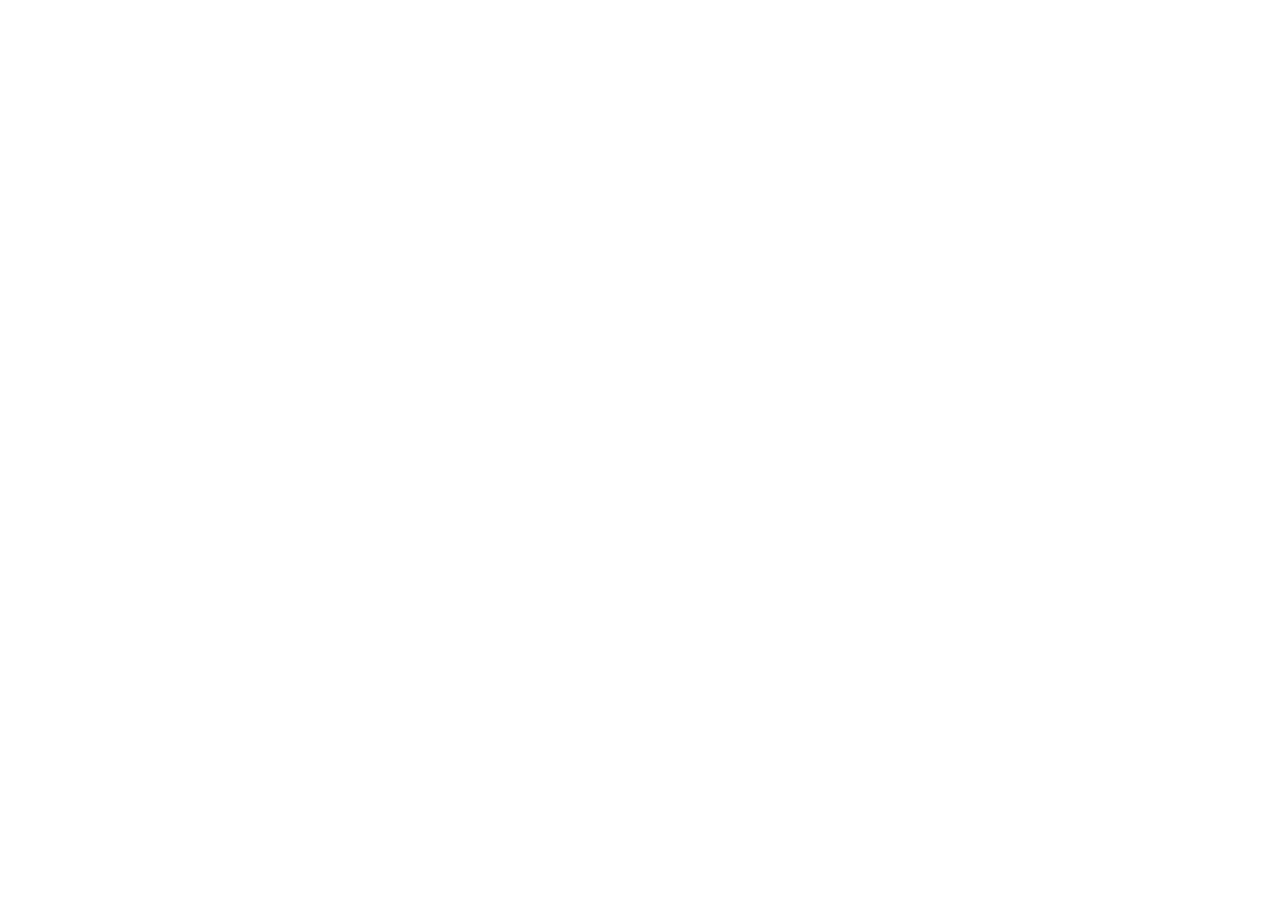
==== commit e4acdaef: "Add files via upload" ====
--- a/index.html
+++ b/index.html
@@ -1,1064 +1,32 @@
 <!DOCTYPE html>
-<html lang="es">
+<html lang="es" data-theme="warm" data-density="regular">
 <head>
-<meta charset="UTF-8">
-<meta name="viewport" content="width=device-width, initial-scale=1.0, user-scalable=no">
-<title>Llave Maestra — Aurum Arquitectos</title>
-<link href="https://fonts.googleapis.com/css2?family=Cormorant+Garamond:ital,wght@0,300;0,400;0,600;1,300;1,400&family=DM+Sans:wght@300;400;500&family=Poppins:wght@300;400;500&display=swap" rel="stylesheet">
-<style>
-:root {
-  --cream: #F7F4EF;
-  --warm-white: #FDFBF8;
-  --stone: #C4B8A8;
-  --taupe: #8C7B6B;
-  --bark: #4A3728;
-  --charcoal: #2C2420;
-  --gold: #B8956A;
-  --muted: #9B8E82;
-  --border: #E0D8CE;
-  --success: #7A9E7E;
-  --warn: #C4956A;
-}
-* { box-sizing: border-box; margin: 0; padding: 0; -webkit-tap-highlight-color: transparent; }
-body { font-family: 'DM Sans', sans-serif; background: var(--cream); color: var(--charcoal); min-height: 100vh; }
-
-/* HEADER */
-.site-header {
-  background: var(--charcoal); color: var(--cream);
-  padding: 0 24px; display: flex; align-items: center;
-  justify-content: space-between; height: 64px;
-  position: sticky; top: 0; z-index: 200;
-}
-.logo { display: flex; align-items: center; gap: 12px; }
-.logo-mark {
-  width: 34px; height: 34px; border: 1.5px solid var(--gold);
-  display: flex; align-items: center; justify-content: center;
-  font-family: 'Cormorant Garamond', serif; font-size: 15px;
-  font-weight: 600; color: var(--gold);
-}
-.logo-text {
-  font-family: 'Poppins', sans-serif; font-size: 13px;
-  font-weight: 300; letter-spacing: 3px; text-transform: uppercase; color: var(--cream);
-}
-.header-meta { text-align: right; font-size: 10px; font-weight: 300; color: var(--stone); line-height: 1.7; }
-
-/* BANNER */
-.project-banner {
-  background: var(--warm-white); border-bottom: 1px solid var(--border);
-  padding: 24px; display: flex; align-items: flex-end;
-  justify-content: space-between; flex-wrap: wrap; gap: 16px;
-}
-.project-title {
-  font-family: 'Cormorant Garamond', serif; font-size: 40px;
-  font-weight: 300; letter-spacing: 4px; text-transform: uppercase; color: var(--bark);
-}
-.project-sub { font-size: 11px; color: var(--muted); letter-spacing: 2px; text-transform: uppercase; margin-top: 6px; }
-.progress-block { text-align: right; }
-.progress-label { font-size: 10px; color: var(--muted); letter-spacing: 1px; text-transform: uppercase; margin-bottom: 6px; }
-.progress-bar-wrap { width: 160px; height: 2px; background: var(--border); margin-bottom: 4px; }
-.progress-bar-fill { height: 100%; background: var(--gold); transition: width 0.5s; }
-.progress-pct { font-family: 'Cormorant Garamond', serif; font-size: 26px; color: var(--bark); }
-
-/* LAYOUT */
-.layout { display: flex; min-height: calc(100vh - 64px); }
-
-/* SIDEBAR */
-.sidebar {
-  width: 240px; min-width: 240px; background: var(--warm-white);
-  border-right: 1px solid var(--border); padding: 24px 0;
-  position: sticky; top: 64px; height: calc(100vh - 64px);
-  overflow-y: auto; flex-shrink: 0;
-}
-.sidebar-plant {
-  padding: 8px 20px 4px; font-size: 9px; font-weight: 500;
-  letter-spacing: 2px; text-transform: uppercase; color: var(--stone);
-}
-.nav-btn {
-  display: flex; align-items: center; width: 100%;
-  padding: 11px 20px; cursor: pointer;
-  border: none; border-left: 2px solid transparent;
-  background: transparent; text-align: left;
-  font-family: 'DM Sans', sans-serif; font-size: 13px;
-  color: var(--taupe); transition: all 0.15s;
-  -webkit-appearance: none; appearance: none;
-  touch-action: manipulation;
-}
-.nav-btn:hover, .nav-btn:active { background: var(--cream); color: var(--bark); }
-.nav-btn.active { border-left-color: var(--gold); color: var(--bark); background: var(--cream); font-weight: 500; }
-.sidebar-num { font-family: 'Cormorant Garamond', serif; font-size: 11px; color: var(--stone); margin-right: 8px; }
-.sidebar-name { flex: 1; }
-.status-dot { width: 6px; height: 6px; border-radius: 50%; background: var(--border); flex-shrink: 0; }
-.status-dot.partial { background: var(--warn); }
-.status-dot.complete { background: var(--success); }
-
-/* MAIN */
-.main { flex: 1; padding: 32px 32px; max-width: 1000px; overflow-x: auto; }
-
-/* SPACE HEADER */
-.space-header {
-  display: flex; align-items: flex-start;
-  margin-bottom: 32px; padding-bottom: 20px;
-  border-bottom: 1px solid var(--border);
-}
-.space-number {
-  font-family: 'Cormorant Garamond', serif; font-size: 60px;
-  font-weight: 300; color: var(--border); line-height: 1;
-  margin-right: 16px; flex-shrink: 0;
-}
-.space-title { font-family: 'Cormorant Garamond', serif; font-size: 30px; font-weight: 400; color: var(--bark); letter-spacing: 2px; text-transform: uppercase; }
-.space-meta { display: flex; gap: 16px; margin-top: 6px; }
-.meta-chip { font-size: 11px; color: var(--muted); letter-spacing: 1px; }
-.meta-chip span { color: var(--bark); font-weight: 500; }
-
-/* TABS */
-.tabs { display: flex; border-bottom: 1px solid var(--border); margin-bottom: 28px; overflow-x: auto; -webkit-overflow-scrolling: touch; }
-.tab-btn {
-  padding: 10px 16px; font-size: 10px; letter-spacing: 1.5px;
-  text-transform: uppercase; color: var(--muted); cursor: pointer;
-  border: none; border-bottom: 2px solid transparent;
-  background: transparent; white-space: nowrap;
-  font-family: 'DM Sans', sans-serif; font-weight: 400;
-  transition: all 0.15s; -webkit-appearance: none; appearance: none;
-  touch-action: manipulation;
-}
-.tab-btn:hover, .tab-btn:active { color: var(--bark); }
-.tab-btn.active { color: var(--bark); border-bottom-color: var(--gold); font-weight: 500; }
-
-/* PANELS */
-.tab-panel { display: none; }
-.tab-panel.active { display: block; }
-
-/* SECTION LABEL */
-.section-label {
-  font-size: 10px; font-weight: 500; letter-spacing: 2px;
-  text-transform: uppercase; color: var(--muted);
-  margin-bottom: 14px; padding-bottom: 8px;
-  border-bottom: 1px solid var(--border);
-}
-.section-spacer { margin-bottom: 28px; }
-.divider { height: 1px; background: var(--border); margin: 20px 0; }
-
-/* MOODBOARD */
-.moodboard-drop {
-  border: 1.5px dashed var(--border); border-radius: 2px;
-  padding: 40px; text-align: center; background: var(--warm-white);
-  position: relative; min-height: 180px;
-  display: flex; flex-direction: column; align-items: center;
-  justify-content: center; gap: 10px;
-}
-.moodboard-drop input[type="file"] {
-  position: absolute; inset: 0; opacity: 0; cursor: pointer;
-  width: 100%; height: 100%; touch-action: manipulation;
-}
-.drop-icon { font-size: 28px; opacity: 0.3; }
-.drop-text { font-size: 13px; color: var(--muted); }
-.drop-sub { font-size: 11px; color: var(--stone); }
-.moodboard-preview { width: 100%; border-radius: 2px; display: block; }
-.moodboard-actions { margin-top: 10px; }
-
-/* NOTES */
-.notes-area {
-  width: 100%; min-height: 90px; border: 1px solid var(--border);
-  border-radius: 2px; padding: 14px; font-family: 'DM Sans', sans-serif;
-  font-size: 13px; color: var(--charcoal); background: var(--warm-white);
-  resize: vertical; outline: none; line-height: 1.7;
-}
-.notes-area:focus { border-color: var(--gold); }
-
-/* PRODUCT TABLE */
-.product-table { width: 100%; border-collapse: collapse; margin-bottom: 16px; min-width: 600px; }
-.product-table th {
-  font-size: 9px; font-weight: 500; letter-spacing: 2px;
-  text-transform: uppercase; color: var(--muted); padding: 8px 10px;
-  text-align: left; border-bottom: 1px solid var(--border);
-  background: var(--warm-white);
-}
-.product-table td { padding: 0; border-bottom: 1px solid var(--border); vertical-align: top; }
-.product-table td input {
-  width: 100%; border: none; padding: 9px 10px;
-  font-family: 'DM Sans', sans-serif; font-size: 12px;
-  color: var(--charcoal); background: transparent; outline: none;
-}
-.product-table td input:focus { background: #FDF8F2; }
-.product-table tr:hover td { background: #FDFAF6; }
-.product-thumb { width: 44px; height: 44px; object-fit: cover; display: block; }
-.thumb-cell { width: 56px; padding: 6px !important; }
-.thumb-placeholder {
-  width: 44px; height: 44px; background: var(--border);
-  display: flex; align-items: center; justify-content: center;
-  font-size: 16px; opacity: 0.5; cursor: pointer;
-  position: relative; overflow: hidden;
-}
-.thumb-placeholder input[type="file"] {
-  position: absolute; inset: 0; opacity: 0;
-  cursor: pointer; touch-action: manipulation;
-}
-.row-del {
-  background: none; border: none; cursor: pointer;
-  color: var(--stone); font-size: 13px; padding: 9px 10px;
-  font-family: 'DM Sans', sans-serif;
-  touch-action: manipulation;
-}
-.row-del:hover { color: #c0392b; }
-
-/* BUTTONS */
-.btn {
-  padding: 9px 18px; font-family: 'DM Sans', sans-serif;
-  font-size: 10px; font-weight: 500; letter-spacing: 1.5px;
-  text-transform: uppercase; cursor: pointer; border-radius: 1px;
-  touch-action: manipulation; -webkit-appearance: none; appearance: none;
-}
-.btn-outline { background: transparent; color: var(--bark); border: 1px solid var(--border); }
-.btn-outline:hover, .btn-outline:active { border-color: var(--bark); }
-.btn-sm { padding: 6px 12px; font-size: 9px; }
-
-/* LINK INPUT */
-.link-row { display: flex; gap: 6px; align-items: center; }
-.link-row input {
-  flex: 1; border: none; padding: 9px 10px;
-  font-family: 'DM Sans', sans-serif; font-size: 12px;
-  color: var(--charcoal); background: transparent; outline: none;
-}
-.link-row input:focus { background: #FDF8F2; }
-.link-go {
-  padding: 4px 8px; background: var(--bark); color: white;
-  border: none; cursor: pointer; font-size: 11px; border-radius: 1px;
-  text-decoration: none; flex-shrink: 0;
-  touch-action: manipulation;
-}
-
-/* ACABADOS */
-.acabados-grid { display: grid; grid-template-columns: 1fr 1fr 1fr; gap: 14px; margin-bottom: 20px; }
-.acabado-card { background: var(--warm-white); border: 1px solid var(--border); padding: 16px; border-radius: 2px; }
-.acabado-title { font-size: 9px; letter-spacing: 2px; text-transform: uppercase; color: var(--muted); margin-bottom: 10px; font-weight: 500; }
-.acabado-card label { font-size: 10px; color: var(--muted); display: block; margin-bottom: 3px; }
-.acabado-card input {
-  width: 100%; border: 1px solid var(--border); border-radius: 1px;
-  padding: 7px 9px; font-family: 'DM Sans', sans-serif; font-size: 12px;
-  color: var(--charcoal); background: white; outline: none; margin-bottom: 8px;
-}
-.acabado-card input:focus { border-color: var(--gold); }
-
-/* PLANO */
-.plano-upload {
-  border: 1.5px dashed var(--border); padding: 28px;
-  text-align: center; background: var(--warm-white); border-radius: 2px;
-  position: relative; min-height: 140px;
-  display: flex; align-items: center; justify-content: center;
-  flex-direction: column; gap: 8px;
-}
-.plano-upload input[type="file"] {
-  position: absolute; inset: 0; opacity: 0;
-  cursor: pointer; touch-action: manipulation;
-}
-.plano-preview { max-width: 100%; max-height: 480px; display: block; margin: 0 auto; }
-
-/* SAVE INDICATOR */
-.save-indicator {
-  position: fixed; bottom: 20px; right: 20px;
-  background: var(--charcoal); color: var(--cream);
-  padding: 9px 18px; font-size: 10px; letter-spacing: 1px;
-  opacity: 0; transition: opacity 0.3s; border-radius: 1px;
-  pointer-events: none; z-index: 999;
-}
-.save-indicator.show { opacity: 1; }
-
-/* MOBILE */
-@media (max-width: 760px) {
-  .layout { flex-direction: column; }
-  .sidebar { width: 100%; min-width: unset; position: static; height: auto; border-right: none; border-bottom: 1px solid var(--border); padding: 12px 0; }
-  .main { padding: 20px 16px; }
-  .acabados-grid { grid-template-columns: 1fr; }
-  .logo-text { font-size: 14px; letter-spacing: 2px; }
-  .header-meta { display: none; }
-}
-</style>
+  <meta charset="UTF-8">
+  <meta name="viewport" content="width=device-width, initial-scale=1.0">
+  <title>Llave Maestra — Aurum Arquitectos · Familia Navarro Muñoz</title>
+  <link rel="preconnect" href="https://fonts.googleapis.com">
+  <link rel="preconnect" href="https://fonts.gstatic.com" crossorigin>
+  <link href="https://fonts.googleapis.com/css2?family=Cormorant+Garamond:ital,wght@0,400;0,500;0,600;0,700;1,500;1,600&family=Hanken+Grotesk:wght@400;500;600;700;800&family=Spline+Sans+Mono:wght@400;500;600&display=swap" rel="stylesheet">
+  <link rel="stylesheet" href="assets/styles.css">
 </head>
 <body>
+  <main id="app"></main>
 
-<header class="site-header">
-  <div class="logo">
-    <img src="[data-uri]" alt="Aurum Arquitectos" style="height:38px;display:block;">
-  </div>
-  <div style="display:flex;align-items:center;gap:16px">
-    <div class="header-meta">
-      Familia Navarro Muñoz · Llave Maestra<br>
-      Hermosillo, Sonora · Versión de trabajo
-    </div>
-    <button id="backupBtn" style="padding:8px 16px;background:transparent;color:var(--stone);border:1px solid #555;font-family:'DM Sans',sans-serif;font-size:10px;font-weight:500;letter-spacing:1.5px;text-transform:uppercase;cursor:pointer;border-radius:1px;white-space:nowrap;touch-action:manipulation;">↓ Respaldo</button>
-    <label id="restoreBtn" style="padding:8px 16px;background:transparent;color:var(--stone);border:1px solid #555;font-family:'DM Sans',sans-serif;font-size:10px;font-weight:500;letter-spacing:1.5px;text-transform:uppercase;cursor:pointer;border-radius:1px;white-space:nowrap;display:inline-block;">↑ Restaurar<input type="file" accept=".json" id="restoreInput" style="display:none"></label>
-    <button id="exportBtn" style="padding:8px 16px;background:var(--gold);color:white;border:none;font-family:'DM Sans',sans-serif;font-size:10px;font-weight:500;letter-spacing:1.5px;text-transform:uppercase;cursor:pointer;border-radius:1px;white-space:nowrap;touch-action:manipulation;">Exportar entrega</button>
-  </div>
-</header>
+  <!-- Defaults de Tweaks (el host reescribe este bloque JSON) -->
+  <script>
+    window.TWEAK_DEFAULTS = /*EDITMODE-BEGIN*/{
+      "direction": "warm",
+      "density": "regular",
+      "accent": "",
+      "showPrices": true
+    }/*EDITMODE-END*/;
+  </script>
 
-<div class="project-banner">
-  <div>
-    <div class="project-title">Llave Maestra</div>
-    <div class="project-sub">Programa de Interiores · Familia Navarro Muñoz</div>
-  </div>
-  <div class="progress-block">
-    <div class="progress-label">Avance general</div>
-    <div class="progress-bar-wrap">
-      <div class="progress-bar-fill" id="globalProgress" style="width:0%"></div>
-    </div>
-    <div class="progress-pct"><span id="progressPct">0</span>%</div>
-  </div>
-</div>
-
-<div class="layout">
-  <nav class="sidebar" id="sidebar"><!-- JS --></nav>
-  <main class="main" id="mainContent"><!-- JS --></main>
-</div>
-
-<div class="save-indicator" id="saveIndicator">Guardado ✓</div>
-
-<script>
-var SPACES = [
-  { id: 'cocina',      num: '01', name: 'Cocina + Pantry',      planta: 'Planta Baja', m2: '15.55 + 8.32' },
-  { id: 'sala',        num: '02', name: 'Sala + Comedor',        planta: 'Planta Baja', m2: '18.81 + 17.01' },
-  { id: 'recamara',    num: '03', name: 'Recámara Principal',    planta: 'Planta Baja', m2: '40.86' },
-  { id: 'bano',        num: '04', name: 'Baño Principal',        planta: 'Planta Baja', m2: '' },
-  { id: 'mediobano',   num: '05', name: 'Medio Baño',            planta: 'Planta Baja', m2: '2.67' },
-  { id: 'terraza',     num: '06', name: 'Terraza + Balcón',      planta: 'Planta Baja', m2: '19.98 + 14.36' },
-  { id: 'salaprivada', num: '07', name: 'Sala Privada',          planta: 'Planta Alta', m2: '' },
-  { id: 'lectura',     num: '08', name: 'Cuarto de Lectura',     planta: 'Planta Alta', m2: '13.29' },
-  { id: 'recamarasec', num: '09', name: 'Recámara Secundaria',   planta: 'Planta Alta', m2: '32.89' },
-  { id: 'multiusos',   num: '10', name: 'Recámara Multiusos',    planta: 'Planta Alta', m2: '33.95 + 4.52' },
-  { id: 'lavanderia',  num: '11', name: 'Lavandería',            planta: 'Planta Alta', m2: '14.50' }
-];
-
-var TABS = [
-  { key: 'moodboard',    label: 'Moodboard' },
-  { key: 'mobiliario',   label: 'Mobiliario' },
-  { key: 'acabados',     label: 'Acabados' },
-  { key: 'herrajes',     label: 'Herrajes' },
-  { key: 'iluminacion',  label: 'Iluminación' },
-  { key: 'equipamiento', label: 'Equipamiento' },
-  { key: 'carpinteria',  label: 'Carpintería' }
-];
-
-var SECTION_LABELS = {
-  productos:    'Programa de Mobiliario',
-  herrajes:     'Programa de Herrajes',
-  iluminacion:  'Programa de Iluminación',
-  equipamiento: 'Programa de Equipamiento',
-  carpPiezas:   'Fichas Técnicas de Piezas'
-};
-
-var SECTION_BTNS = {
-  productos:    '+ Agregar mueble',
-  herrajes:     '+ Agregar herraje',
-  iluminacion:  '+ Agregar luminaria',
-  equipamiento: '+ Agregar equipo',
-  carpPiezas:   '+ Agregar pieza'
-};
-
-var STORAGE_KEY = 'aurum_llave_maestra_v2';
-var currentSpace = 'cocina';
-var currentTab = 'moodboard';
-var appData = {};
-var saveTimer = null;
-
-// ── DATA ──────────────────────────────────────
-function defaultSpace() {
-  return {
-    moodboard: null,
-    moodboardNotes: '',
-    productos: [],
-    acabados: {
-      piso:  { material:'', modelo:'', marca:'', notas:'' },
-      muro:  { material:'', modelo:'', marca:'', notas:'' },
-      techo: { material:'', modelo:'', marca:'', notas:'' }
-    },
-    herrajes: [],
-    iluminacion: [],
-    equipamiento: [],
-    carpinteria: { plano: null, notas: '', carpPiezas: [] }
-  };
-}
-
-function defaultProduct() {
-  return { img:'', nombre:'', desc:'', marca:'', dims:'', precio:'', entrega:'', link:'' };
-}
-
-function loadData() {
-  try {
-    var raw = localStorage.getItem(STORAGE_KEY);
-    if (raw) appData = JSON.parse(raw);
-  } catch(e) { appData = {}; }
-  for (var i = 0; i < SPACES.length; i++) {
-    if (!appData[SPACES[i].id]) appData[SPACES[i].id] = defaultSpace();
-  }
-}
-
-function saveData() {
-  try {
-    localStorage.setItem(STORAGE_KEY, JSON.stringify(appData));
-    flashSave();
-    updateProgress();
-  } catch(e) {}
-}
-
-function scheduleSave() {
-  clearTimeout(saveTimer);
-  saveTimer = setTimeout(saveData, 600);
-}
-
-function flashSave() {
-  var el = document.getElementById('saveIndicator');
-  el.classList.add('show');
-  setTimeout(function() { el.classList.remove('show'); }, 1800);
-}
-
-// ── PROGRESS ──────────────────────────────────
-function spaceScore(id) {
-  var d = appData[id];
-  if (!d) return 0;
-  var s = 0;
-  if (d.moodboard) s++;
-  if (d.productos && d.productos.length) s++;
-  if (d.acabados && d.acabados.piso && d.acabados.piso.material) s++;
-  if (d.herrajes && d.herrajes.length) s++;
-  if (d.equipamiento && d.equipamiento.length) s++;
-  return s;
-}
-
-function updateProgress() {
-  var total = 0;
-  for (var i = 0; i < SPACES.length; i++) {
-    var c = spaceScore(SPACES[i].id);
-    var dot = document.getElementById('dot-' + SPACES[i].id);
-    if (dot) dot.className = 'status-dot' + (c === 0 ? '' : (c >= 4 ? ' complete' : ' partial'));
-    total += c;
-  }
-  var pct = Math.round(total / (SPACES.length * 5) * 100);
-  document.getElementById('progressPct').textContent = pct;
-  document.getElementById('globalProgress').style.width = pct + '%';
-}
-
-// ── SIDEBAR ───────────────────────────────────
-function buildSidebar() {
-  var html = '';
-  var lastPlanta = '';
-  for (var i = 0; i < SPACES.length; i++) {
-    var s = SPACES[i];
-    if (s.planta !== lastPlanta) {
-      html += '<div class="sidebar-plant">' + s.planta + '</div>';
-      lastPlanta = s.planta;
-    }
-    html += '<button class="nav-btn' + (s.id === currentSpace ? ' active' : '') + '" id="nav-' + s.id + '" data-id="' + s.id + '">'
-          + '<span class="sidebar-num">' + s.num + '</span>'
-          + '<span class="sidebar-name">' + s.name + '</span>'
-          + '<span class="status-dot" id="dot-' + s.id + '"></span>'
-          + '</button>';
-  }
-  document.getElementById('sidebar').innerHTML = html;
-
-  var btns = document.querySelectorAll('.nav-btn');
-  for (var j = 0; j < btns.length; j++) {
-    btns[j].addEventListener('click', function() {
-      var id = this.getAttribute('data-id');
-      showSpace(id);
-    });
-  }
-}
-
-// ── NAVIGATION ────────────────────────────────
-function showSpace(id) {
-  currentSpace = id;
-  currentTab = 'moodboard';
-  var btns = document.querySelectorAll('.nav-btn');
-  for (var i = 0; i < btns.length; i++) btns[i].classList.remove('active');
-  var nb = document.getElementById('nav-' + id);
-  if (nb) nb.classList.add('active');
-  renderSpace();
-}
-
-function showTab(key) {
-  currentTab = key;
-  var tbs = document.querySelectorAll('.tab-btn');
-  for (var i = 0; i < tbs.length; i++) tbs[i].classList.remove('active');
-  var tb = document.getElementById('tb-' + key);
-  if (tb) tb.classList.add('active');
-  var panels = document.querySelectorAll('.tab-panel');
-  for (var j = 0; j < panels.length; j++) panels[j].classList.remove('active');
-  var p = document.getElementById('panel-' + key);
-  if (p) p.classList.add('active');
-}
-
-// ── RENDER SPACE ──────────────────────────────
-function renderSpace() {
-  var space = null;
-  for (var i = 0; i < SPACES.length; i++) { if (SPACES[i].id === currentSpace) { space = SPACES[i]; break; } }
-  var d = appData[currentSpace];
-  var main = document.getElementById('mainContent');
-
-  // Header
-  var headerHtml = '<div class="space-header">'
-    + '<div class="space-number">' + space.num + '</div>'
-    + '<div><div class="space-title">' + space.name + '</div>'
-    + '<div class="space-meta"><div class="meta-chip">' + space.planta + '</div>'
-    + (space.m2 ? '<div class="meta-chip">· <span>' + space.m2 + ' m²</span></div>' : '')
-    + '</div></div></div>';
-
-  // Tabs
-  var tabsHtml = '<div class="tabs">';
-  for (var t = 0; t < TABS.length; t++) {
-    tabsHtml += '<button class="tab-btn' + (TABS[t].key === currentTab ? ' active' : '') + '" id="tb-' + TABS[t].key + '" data-tab="' + TABS[t].key + '">' + TABS[t].label + '</button>';
-  }
-  tabsHtml += '</div>';
-
-  // Panels
-  var panelsHtml = '';
-  for (var p2 = 0; p2 < TABS.length; p2++) {
-    var k = TABS[p2].key;
-    var active = k === currentTab ? ' active' : '';
-    panelsHtml += '<div class="tab-panel' + active + '" id="panel-' + k + '">';
-    if (k === 'moodboard')    panelsHtml += buildMoodboard(d);
-    if (k === 'mobiliario')   panelsHtml += buildProductSection('productos', d.productos);
-    if (k === 'acabados')     panelsHtml += buildAcabados(d.acabados);
-    if (k === 'herrajes')     panelsHtml += buildProductSection('herrajes', d.herrajes);
-    if (k === 'iluminacion')  panelsHtml += buildProductSection('iluminacion', d.iluminacion);
-    if (k === 'equipamiento') panelsHtml += buildProductSection('equipamiento', d.equipamiento);
-    if (k === 'carpinteria')  panelsHtml += buildCarpinteria(d.carpinteria);
-    panelsHtml += '</div>';
-  }
-
-  main.innerHTML = headerHtml + tabsHtml + panelsHtml;
-
-  // Bind tab buttons
-  var tabBtns = document.querySelectorAll('.tab-btn');
-  for (var tb = 0; tb < tabBtns.length; tb++) {
-    tabBtns[tb].addEventListener('click', function() {
-      showTab(this.getAttribute('data-tab'));
-    });
-  }
-
-  // Bind all interactive elements
-  bindAll();
-}
-
-// ── MOODBOARD ─────────────────────────────────
-function buildMoodboard(d) {
-  var imgHtml;
-  if (d.moodboard) {
-    imgHtml = '<img src="' + d.moodboard + '" class="moodboard-preview">'
-            + '<div class="moodboard-actions"><button class="btn btn-outline btn-sm" id="clearMoodBtn">Cambiar imagen</button></div>';
-  } else {
-    imgHtml = '<div class="moodboard-drop">'
-            + '<input type="file" accept="image/*" id="moodboardInput">'
-            + '<div class="drop-icon">⊕</div>'
-            + '<div class="drop-text">Subir moodboard</div>'
-            + '<div class="drop-sub">PNG, JPG, WebP</div>'
-            + '</div>';
-  }
-  return '<div class="section-spacer"><div class="section-label">Imagen de moodboard</div>' + imgHtml + '</div>'
-       + '<div class="section-spacer"><div class="section-label">Notas de concepto</div>'
-       + '<textarea class="notes-area" id="moodboardNotes" placeholder="Concepto del espacio, materiales clave, atmósfera…">' + esc(d.moodboardNotes || '') + '</textarea></div>';
-}
-
-// ── PRODUCT SECTION ───────────────────────────
-function buildProductSection(section, items) {
-  var label = SECTION_LABELS[section] || section;
-  var addLabel = SECTION_BTNS[section] || '+ Agregar';
-  var rowsHtml = '';
-  if (items) {
-    for (var i = 0; i < items.length; i++) {
-      rowsHtml += buildProductRow(section, items[i], i);
-    }
-  }
-  return '<div class="section-label">' + label + '</div>'
-       + '<div style="overflow-x:auto">'
-       + '<table class="product-table"><thead><tr>'
-       + '<th style="width:56px">Img</th>'
-       + '<th style="width:130px">Elemento</th>'
-       + '<th style="width:150px">Descripción</th>'
-       + '<th style="width:110px">Marca</th>'
-       + '<th style="width:100px">Dims (mm)</th>'
-       + '<th style="width:80px">Precio</th>'
-       + '<th style="width:70px">Entrega</th>'
-       + '<th>Link</th>'
-       + '<th style="width:36px"></th>'
-       + '</tr></thead>'
-       + '<tbody id="tbody-' + section + '">' + rowsHtml + '</tbody>'
-       + '</table></div>'
-       + '<button class="btn btn-outline btn-sm" id="addBtn-' + section + '" data-section="' + section + '">' + addLabel + '</button>';
-}
-
-function buildProductRow(section, item, idx) {
-  var imgCell = item.img
-    ? '<img src="' + item.img + '" class="product-thumb">'
-    : '<div class="thumb-placeholder"><input type="file" accept="image/*" class="prodImgInput" data-section="' + section + '" data-idx="' + idx + '">＋</div>';
-  return '<tr data-section="' + section + '" data-idx="' + idx + '">'
-    + '<td class="thumb-cell">' + imgCell + '</td>'
-    + '<td><input value="' + esc(item.nombre||'') + '" placeholder="Nombre" class="prodField" data-section="' + section + '" data-idx="' + idx + '" data-field="nombre"></td>'
-    + '<td><input value="' + esc(item.desc||'') + '" placeholder="Descripción" class="prodField" data-section="' + section + '" data-idx="' + idx + '" data-field="desc"></td>'
-    + '<td><input value="' + esc(item.marca||'') + '" placeholder="Marca" class="prodField" data-section="' + section + '" data-idx="' + idx + '" data-field="marca"></td>'
-    + '<td><input value="' + esc(item.dims||'') + '" placeholder="W×D×H" class="prodField" data-section="' + section + '" data-idx="' + idx + '" data-field="dims"></td>'
-    + '<td><input value="' + esc(item.precio||'') + '" placeholder="$" class="prodField" data-section="' + section + '" data-idx="' + idx + '" data-field="precio"></td>'
-    + '<td><input value="' + esc(item.entrega||'') + '" placeholder="sem." class="prodField" data-section="' + section + '" data-idx="' + idx + '" data-field="entrega"></td>'
-    + '<td><div class="link-row"><input value="' + esc(item.link||'') + '" placeholder="https://…" class="prodField" data-section="' + section + '" data-idx="' + idx + '" data-field="link">'
-    + (item.link ? '<a href="' + esc(item.link) + '" target="_blank" class="link-go">↗</a>' : '')
-    + '</div></td>'
-    + '<td><button class="row-del" data-section="' + section + '" data-idx="' + idx + '">✕</button></td>'
-    + '</tr>';
-}
-
-// ── ACABADOS ──────────────────────────────────
-function buildAcabados(acabados) {
-  var zones = [{ key:'piso', label:'Piso' }, { key:'muro', label:'Muro' }, { key:'techo', label:'Techo' }];
-  var html = '';
-  for (var i = 0; i < zones.length; i++) {
-    var z = zones[i];
-    var a = (acabados && acabados[z.key]) ? acabados[z.key] : {};
-    if (i > 0) html += '<div class="divider"></div>';
-    html += '<div class="section-spacer">'
-          + '<div class="section-label">' + z.label + '</div>'
-          + '<div class="acabados-grid">'
-          + acabadoCard('Material', 'acabado-' + z.key + '-material', a.material || '')
-          + acabadoCard('Modelo / Acabado', 'acabado-' + z.key + '-modelo', a.modelo || '')
-          + acabadoCard('Marca / Proveedor', 'acabado-' + z.key + '-marca', a.marca || '', 'Notas', 'acabado-' + z.key + '-notas', a.notas || '')
-          + '</div></div>';
-  }
-  return html;
-}
-
-function acabadoCard(label, id, val, label2, id2, val2) {
-  var html = '<div class="acabado-card"><div class="acabado-title">' + label + '</div>'
-           + '<input id="' + id + '" value="' + esc(val) + '" placeholder="' + label + '…" class="acabadoField" data-acabado-id="' + id + '">';
-  if (label2) {
-    html += '<label>' + label2 + '</label><input id="' + id2 + '" value="' + esc(val2) + '" placeholder="' + label2 + '…" class="acabadoField" data-acabado-id="' + id2 + '">';
-  }
-  html += '</div>';
-  return html;
-}
-
-// ── CARPINTERÍA ───────────────────────────────
-function buildCarpinteria(carp) {
-  var planoHtml;
-  if (carp && carp.plano) {
-    planoHtml = '<img src="' + carp.plano + '" class="plano-preview">'
-              + '<div class="moodboard-actions"><button class="btn btn-outline btn-sm" id="clearPlanoBtn">Cambiar plano</button></div>';
-  } else {
-    planoHtml = '<div class="plano-upload">'
-              + '<input type="file" accept="image/*" id="planoInput">'
-              + '<div class="drop-icon">📐</div>'
-              + '<div class="drop-text">Subir plano de carpintería</div>'
-              + '<div class="drop-sub">Imagen del plano</div>'
-              + '</div>';
-  }
-  var piezas = (carp && carp.carpPiezas) ? carp.carpPiezas : [];
-  return '<div class="section-spacer"><div class="section-label">Plano de carpintería / clóset</div>' + planoHtml + '</div>'
-       + '<div class="section-spacer">' + buildProductSection('carpPiezas', piezas) + '</div>'
-       + '<div class="section-spacer"><div class="section-label">Notas de carpintería</div>'
-       + '<textarea class="notes-area" id="carpNotes" placeholder="Materiales, acabados, especificaciones…">' + esc((carp && carp.notas) || '') + '</textarea></div>';
-}
-
-// ── BIND ALL EVENTS ───────────────────────────
-function bindAll() {
-  var d = appData[currentSpace];
-
-  // Moodboard upload
-  var moodInput = document.getElementById('moodboardInput');
-  if (moodInput) {
-    moodInput.addEventListener('change', function() {
-      readFile(this.files[0], function(result) {
-        appData[currentSpace].moodboard = result;
-        saveData();
-        renderSpace();
-      });
-    });
-  }
-
-  // Clear moodboard
-  var clearMood = document.getElementById('clearMoodBtn');
-  if (clearMood) {
-    clearMood.addEventListener('click', function() {
-      appData[currentSpace].moodboard = null;
-      saveData(); renderSpace();
-    });
-  }
-
-  // Moodboard notes
-  var moodNotes = document.getElementById('moodboardNotes');
-  if (moodNotes) {
-    moodNotes.addEventListener('input', function() {
-      appData[currentSpace].moodboardNotes = this.value;
-      scheduleSave();
-    });
-  }
-
-  // Product fields
-  var prodFields = document.querySelectorAll('.prodField');
-  for (var i = 0; i < prodFields.length; i++) {
-    prodFields[i].addEventListener('input', function() {
-      var section = this.getAttribute('data-section');
-      var idx = parseInt(this.getAttribute('data-idx'));
-      var field = this.getAttribute('data-field');
-      var arr = getSection(section);
-      if (arr && arr[idx]) { arr[idx][field] = this.value; scheduleSave(); }
-    });
-  }
-
-  // Product image upload
-  var prodImgs = document.querySelectorAll('.prodImgInput');
-  for (var j = 0; j < prodImgs.length; j++) {
-    prodImgs[j].addEventListener('change', function() {
-      var section = this.getAttribute('data-section');
-      var idx = parseInt(this.getAttribute('data-idx'));
-      var me = this;
-      readFile(this.files[0], function(result) {
-        var arr = getSection(section);
-        if (arr && arr[idx]) { arr[idx].img = result; saveData(); renderSection(section); }
-      });
-    });
-  }
-
-  // Add product row buttons
-  var addBtns = document.querySelectorAll('[id^="addBtn-"]');
-  for (var k = 0; k < addBtns.length; k++) {
-    addBtns[k].addEventListener('click', function() {
-      var section = this.getAttribute('data-section');
-      var arr = getSection(section);
-      if (arr) { arr.push(defaultProduct()); saveData(); renderSection(section); }
-    });
-  }
-
-  // Delete row buttons
-  var delBtns = document.querySelectorAll('.row-del');
-  for (var m = 0; m < delBtns.length; m++) {
-    delBtns[m].addEventListener('click', function() {
-      var section = this.getAttribute('data-section');
-      var idx = parseInt(this.getAttribute('data-idx'));
-      var arr = getSection(section);
-      if (arr) { arr.splice(idx, 1); saveData(); renderSection(section); }
-    });
-  }
-
-  // Acabados fields
-  var acabFields = document.querySelectorAll('.acabadoField');
-  for (var n = 0; n < acabFields.length; n++) {
-    acabFields[n].addEventListener('input', function() {
-      var parts = this.getAttribute('data-acabado-id').split('-');
-      // parts: acabado, zone, field [, field2]
-      var zone = parts[1];
-      var field = parts[2];
-      if (!appData[currentSpace].acabados[zone]) appData[currentSpace].acabados[zone] = {};
-      appData[currentSpace].acabados[zone][field] = this.value;
-      scheduleSave();
-    });
-  }
-
-  // Plano upload
-  var planoInput = document.getElementById('planoInput');
-  if (planoInput) {
-    planoInput.addEventListener('change', function() {
-      readFile(this.files[0], function(result) {
-        appData[currentSpace].carpinteria.plano = result;
-        saveData(); renderSpace();
-      });
-    });
-  }
-
-  // Clear plano
-  var clearPlano = document.getElementById('clearPlanoBtn');
-  if (clearPlano) {
-    clearPlano.addEventListener('click', function() {
-      appData[currentSpace].carpinteria.plano = null;
-      saveData(); renderSpace();
-    });
-  }
-
-  // Carpintería notes
-  var carpNotes = document.getElementById('carpNotes');
-  if (carpNotes) {
-    carpNotes.addEventListener('input', function() {
-      appData[currentSpace].carpinteria.notas = this.value;
-      scheduleSave();
-    });
-  }
-}
-
-// ── HELPERS ───────────────────────────────────
-function getSection(section) {
-  var d = appData[currentSpace];
-  if (section === 'carpPiezas') return d.carpinteria.carpPiezas;
-  return d[section];
-}
-
-function renderSection(section) {
-  var d = appData[currentSpace];
-  var items = getSection(section);
-  var panelKey = section === 'productos' ? 'mobiliario' : (section === 'carpPiezas' ? 'carpinteria' : section);
-
-  if (section === 'carpPiezas') {
-    var panel = document.getElementById('panel-carpinteria');
-    if (panel) { panel.innerHTML = buildCarpinteria(d.carpinteria); bindAll(); }
-    return;
-  }
-
-  var tbody = document.getElementById('tbody-' + section);
-  if (tbody) {
-    var html = '';
-    for (var i = 0; i < items.length; i++) html += buildProductRow(section, items[i], i);
-    tbody.innerHTML = html;
-    bindAll();
-  }
-}
-
-function readFile(file, cb) {
-  if (!file) return;
-  var reader = new FileReader();
-  reader.onload = function(e) { cb(e.target.result); };
-  reader.readAsDataURL(file);
-}
-
-function esc(str) {
-  return String(str)
-    .replace(/&/g,'&amp;')
-    .replace(/"/g,'&quot;')
-    .replace(/</g,'&lt;')
-    .replace(/>/g,'&gt;');
-}
-
-
-
-// ── BACKUP & RESTORE ──────────────────────────
-function backupData() {
-  var json = JSON.stringify(appData, null, 2);
-  var blob = new Blob([json], {type: 'application/json'});
-  var url = URL.createObjectURL(blob);
-  var a = document.createElement('a');
-  var now = new Date();
-  var dateStr = now.getFullYear() + '-' + 
-    String(now.getMonth()+1).padStart(2,'0') + '-' + 
-    String(now.getDate()).padStart(2,'0');
-  a.href = url;
-  a.download = 'llave-maestra-respaldo-' + dateStr + '.json';
-  document.body.appendChild(a);
-  a.click();
-  document.body.removeChild(a);
-  URL.revokeObjectURL(url);
-}
-
-function restoreData(file) {
-  if (!file) return;
-  var reader = new FileReader();
-  reader.onload = function(e) {
-    try {
-      var restored = JSON.parse(e.target.result);
-      // Validate it looks like our data
-      var valid = false;
-      for (var i = 0; i < SPACES.length; i++) {
-        if (restored[SPACES[i].id]) { valid = true; break; }
-      }
-      if (!valid) {
-        alert('Este archivo no parece un respaldo válido de Llave Maestra.');
-        return;
-      }
-      appData = restored;
-      // Fill in any missing spaces
-      for (var j = 0; j < SPACES.length; j++) {
-        if (!appData[SPACES[j].id]) appData[SPACES[j].id] = defaultSpace();
-      }
-      saveData();
-      buildSidebar();
-      renderSpace();
-      updateProgress();
-      alert('Respaldo restaurado correctamente.');
-    } catch(err) {
-      alert('Error al leer el archivo. Asegúrate de que sea un respaldo válido.');
-    }
-  };
-  reader.readAsText(file);
-}
-
-// ── EXPORT ────────────────────────────────────
-function exportEntrega() {
-  var d = appData;
-
-  // Build sidebar for static version
-  var sidebarHtml = '';
-  var lastPlanta = '';
-  for (var i = 0; i < SPACES.length; i++) {
-    var s = SPACES[i];
-    if (s.planta !== lastPlanta) {
-      sidebarHtml += '<div class="sidebar-plant">' + s.planta + '</div>';
-      lastPlanta = s.planta;
-    }
-    sidebarHtml += '<div class="nav-btn-static" onclick="showStaticSpace(\''+s.id+'\')">'+
-      '<span class="sidebar-num">'+s.num+'</span>'+
-      '<span class="sidebar-name">'+s.name+'</span></div>';
-  }
-
-  // Build all space content as hidden divs
-  var spacesHtml = '';
-  for (var si = 0; si < SPACES.length; si++) {
-    var sp = SPACES[si];
-    var sd = d[sp.id];
-    spacesHtml += '<div class="space-block" id="static-'+sp.id+'" style="display:'+(si===0?'block':'none')+'">';
-    spacesHtml += '<div class="space-header">';
-    spacesHtml += '<div class="space-number">'+sp.num+'</div>';
-    spacesHtml += '<div><div class="space-title">'+sp.name+'</div>';
-    spacesHtml += '<div class="space-meta"><div class="meta-chip">'+sp.planta+'</div>';
-    if (sp.m2) spacesHtml += '<div class="meta-chip">· <span>'+sp.m2+' m²</span></div>';
-    spacesHtml += '</div></div></div>';
-
-    // Tabs
-    var tabKeys = ['moodboard','mobiliario','acabados','herrajes','iluminacion','equipamiento','carpinteria'];
-    var tabLabels = ['Moodboard','Mobiliario','Acabados','Herrajes','Iluminación','Equipamiento','Carpintería'];
-    spacesHtml += '<div class="tabs">';
-    for (var ti = 0; ti < tabKeys.length; ti++) {
-      spacesHtml += '<div class="tab-btn-static'+(ti===0?' active':'')+'" onclick="showStaticTab(this,\'static-tab-'+sp.id+'-'+tabKeys[ti]+'\',\''+sp.id+'\')" >'+tabLabels[ti]+'</div>';
-    }
-    spacesHtml += '</div>';
-
-    // Tab panels
-    for (var pi = 0; pi < tabKeys.length; pi++) {
-      var tk = tabKeys[pi];
-      spacesHtml += '<div class="tab-panel'+(pi===0?' active':'')+'" id="static-tab-'+sp.id+'-'+tk+'">';
-
-      if (tk === 'moodboard') {
-        if (sd.moodboard) spacesHtml += '<img src="'+sd.moodboard+'" style="width:100%;border-radius:2px;display:block;">';
-        else spacesHtml += '<div style="padding:40px;text-align:center;border:1px dashed #E0D8CE;color:#9B8E82;font-size:13px;">Sin moodboard</div>';
-        if (sd.moodboardNotes) spacesHtml += '<div style="margin-top:16px;padding:16px;background:#FDFBF8;border:1px solid #E0D8CE;font-size:13px;line-height:1.7;color:#2C2420;">'+escStatic(sd.moodboardNotes)+'</div>';
-      }
-
-      if (tk === 'mobiliario')   spacesHtml += staticTable(sd.productos, 'Mobiliario');
-      if (tk === 'herrajes')     spacesHtml += staticTable(sd.herrajes, 'Herrajes');
-      if (tk === 'iluminacion')  spacesHtml += staticTable(sd.iluminacion, 'Iluminación');
-      if (tk === 'equipamiento') spacesHtml += staticTable(sd.equipamiento, 'Equipamiento');
-
-      if (tk === 'acabados') {
-        var zones = [{key:'piso',label:'Piso'},{key:'muro',label:'Muro'},{key:'techo',label:'Techo'}];
-        for (var zi = 0; zi < zones.length; zi++) {
-          var z = zones[zi];
-          var a = sd.acabados[z.key] || {};
-          spacesHtml += '<div style="margin-bottom:20px">';
-          spacesHtml += '<div class="section-label">'+z.label+'</div>';
-          spacesHtml += '<div class="acabados-grid">';
-          spacesHtml += staticCell('Material', a.material);
-          spacesHtml += staticCell('Modelo / Acabado', a.modelo);
-          spacesHtml += staticCell('Marca / Proveedor', a.marca);
-          spacesHtml += '</div></div>';
-          if (zi < 2) spacesHtml += '<div class="divider"></div>';
-        }
-      }
-
-      if (tk === 'carpinteria') {
-        var carp = sd.carpinteria || {};
-        if (carp.plano) spacesHtml += '<img src="'+carp.plano+'" style="max-width:100%;max-height:480px;display:block;margin-bottom:20px;">';
-        spacesHtml += staticTable(carp.carpPiezas || [], 'Fichas Técnicas');
-        if (carp.notas) spacesHtml += '<div style="margin-top:16px;padding:16px;background:#FDFBF8;border:1px solid #E0D8CE;font-size:13px;line-height:1.7;">'+escStatic(carp.notas)+'</div>';
-      }
-
-      spacesHtml += '</div>';
-    }
-    spacesHtml += '</div>';
-  }
-
-  function staticTable(items, title) {
-    if (!items || items.length === 0) return '<div style="padding:20px;color:#9B8E82;font-size:13px;">Sin elementos registrados</div>';
-    var t = '<div class="section-label">'+title+'</div><div style="overflow-x:auto"><table class="product-table"><thead><tr>';
-    t += '<th>Img</th><th>Elemento</th><th>Descripción</th><th>Marca</th><th>Dims</th><th>Precio</th><th>Entrega</th><th>Link</th>';
-    t += '</tr></thead><tbody>';
-    for (var ii = 0; ii < items.length; ii++) {
-      var item = items[ii];
-      t += '<tr>';
-      t += '<td class="thumb-cell">'+(item.img ? '<img src="'+item.img+'" class="product-thumb">' : '')+'</td>';
-      t += '<td style="padding:10px">'+escStatic(item.nombre||'')+'</td>';
-      t += '<td style="padding:10px">'+escStatic(item.desc||'')+'</td>';
-      t += '<td style="padding:10px">'+escStatic(item.marca||'')+'</td>';
-      t += '<td style="padding:10px">'+escStatic(item.dims||'')+'</td>';
-      t += '<td style="padding:10px">'+escStatic(item.precio||'')+'</td>';
-      t += '<td style="padding:10px">'+escStatic(item.entrega||'')+'</td>';
-      t += '<td style="padding:10px">'+(item.link ? '<a href="'+escStatic(item.link)+'" target="_blank" style="color:var(--gold)">Ver producto ↗</a>' : '')+'</td>';
-      t += '</tr>';
-    }
-    t += '</tbody></table></div>';
-    return t;
-  }
-
-  function staticCell(label, val) {
-    return '<div class="acabado-card"><div class="acabado-title">'+label+'</div><div style="font-size:13px;color:#2C2420;padding:4px 0;">'+(val||'—')+'</div></div>';
-  }
-
-  function escStatic(str) {
-    return String(str).replace(/&/g,'&amp;').replace(/</g,'&lt;').replace(/>/g,'&gt;');
-  }
-
-  // Get logo from current page
-  var logoImg = document.querySelector('.logo img');
-  var logoHtml = logoImg ? '<img src="'+logoImg.src+'" alt="Aurum Arquitectos" style="height:38px;display:block;">' : '<span style="font-family:Poppins,sans-serif;font-size:13px;letter-spacing:3px;text-transform:uppercase;color:#F7F4EF;">AURUM ARQUITECTOS</span>';
-
-  var deliveryHtml = '<!DOCTYPE html><html lang="es"><head>'+
-    '<meta charset="UTF-8"><meta name="viewport" content="width=device-width,initial-scale=1.0">'+
-    '<title>Llave Maestra — Aurum Arquitectos</title>'+
-    '<link href="https://fonts.googleapis.com/css2?family=Cormorant+Garamond:ital,wght@0,300;0,400;0,600&family=DM+Sans:wght@300;400;500&family=Poppins:wght@300;400;500&display=swap" rel="stylesheet">'+
-    '<style>'+document.querySelector('style').textContent+
-    '.nav-btn-static{display:flex;align-items:center;width:100%;padding:11px 20px;cursor:pointer;border:none;border-left:2px solid transparent;background:transparent;text-align:left;font-family:"DM Sans",sans-serif;font-size:13px;color:#8C7B6B;-webkit-appearance:none;}'+
-    '.nav-btn-static:hover,.nav-btn-static.active{background:#F7F4EF;color:#4A3728;border-left-color:#B8956A;font-weight:500;}'+
-    '.tab-btn-static{padding:10px 16px;font-size:10px;letter-spacing:1.5px;text-transform:uppercase;color:#9B8E82;cursor:pointer;border:none;border-bottom:2px solid transparent;background:transparent;white-space:nowrap;font-family:"DM Sans",sans-serif;}'+
-    '.tab-btn-static.active{color:#4A3728;border-bottom-color:#B8956A;font-weight:500;}'+
-    '</style></head><body>'+
-    '<header class="site-header">'+
-    '<div class="logo">'+logoHtml+'</div>'+
-    '<div class="header-meta">Familia Navarro Muñoz · Llave Maestra<br>Hermosillo, Sonora</div>'+
-    '</header>'+
-    '<div class="project-banner">'+
-    '<div><div class="project-title">Llave Maestra</div>'+
-    '<div class="project-sub">Programa de Interiores · Familia Navarro Muñoz</div></div>'+
-    '</div>'+
-    '<div class="layout">'+
-    '<nav class="sidebar">'+sidebarHtml+'</nav>'+
-    '<main class="main" id="staticMain">'+spacesHtml+'</main>'+
-    '</div>'+
-    '<script>'+
-    'function showStaticSpace(id){'+
-    'var all=document.querySelectorAll(".space-block");for(var i=0;i<all.length;i++)all[i].style.display="none";'+
-    'var el=document.getElementById("static-"+id);if(el)el.style.display="block";'+
-    'var btns=document.querySelectorAll(".nav-btn-static");for(var j=0;j<btns.length;j++)btns[j].classList.remove("active");'+
-    'event.currentTarget.classList.add("active");}'+
-    'function showStaticTab(el,panelId,spaceId){'+
-    'var space=document.getElementById("static-"+spaceId);'+
-    'var panels=space.querySelectorAll(".tab-panel");for(var i=0;i<panels.length;i++)panels[i].classList.remove("active");'+
-    'var tabs=space.querySelectorAll(".tab-btn-static");for(var j=0;j<tabs.length;j++)tabs[j].classList.remove("active");'+
-    'document.getElementById(panelId).classList.add("active");el.classList.add("active");}'+
-    '<\/script></body></html>';
-
-  // Download
-  var blob = new Blob([deliveryHtml], {type: 'text/html'});
-  var url = URL.createObjectURL(blob);
-  var a = document.createElement('a');
-  a.href = url;
-  a.download = 'llave-maestra-ENTREGA.html';
-  document.body.appendChild(a);
-  a.click();
-  document.body.removeChild(a);
-  URL.revokeObjectURL(url);
-}
-
-document.addEventListener('DOMContentLoaded', function() {
-  var exportBtn = document.getElementById('exportBtn');
-  if (exportBtn) exportBtn.addEventListener('click', exportEntrega);
-
-  var backupBtn = document.getElementById('backupBtn');
-  if (backupBtn) backupBtn.addEventListener('click', backupData);
-
-  var restoreInput = document.getElementById('restoreInput');
-  if (restoreInput) {
-    restoreInput.addEventListener('change', function() {
-      if (this.files && this.files[0]) restoreData(this.files[0]);
-      this.value = ''; // reset so same file can be re-selected
-    });
-  }
-});
-
-// ── INIT ──────────────────────────────────────
-loadData();
-buildSidebar();
-renderSpace();
-updateProgress();
-</script>
+  <script src="assets/image-slot.js"></script>
+  <script src="https://cdn.sheetjs.com/xlsx-0.20.3/package/dist/xlsx.full.min.js"></script>
+  <script src="assets/data.js"></script>
+  <script src="assets/app.js"></script>
+  <script src="assets/data-tools.js"></script>
 </body>
 </html>
+
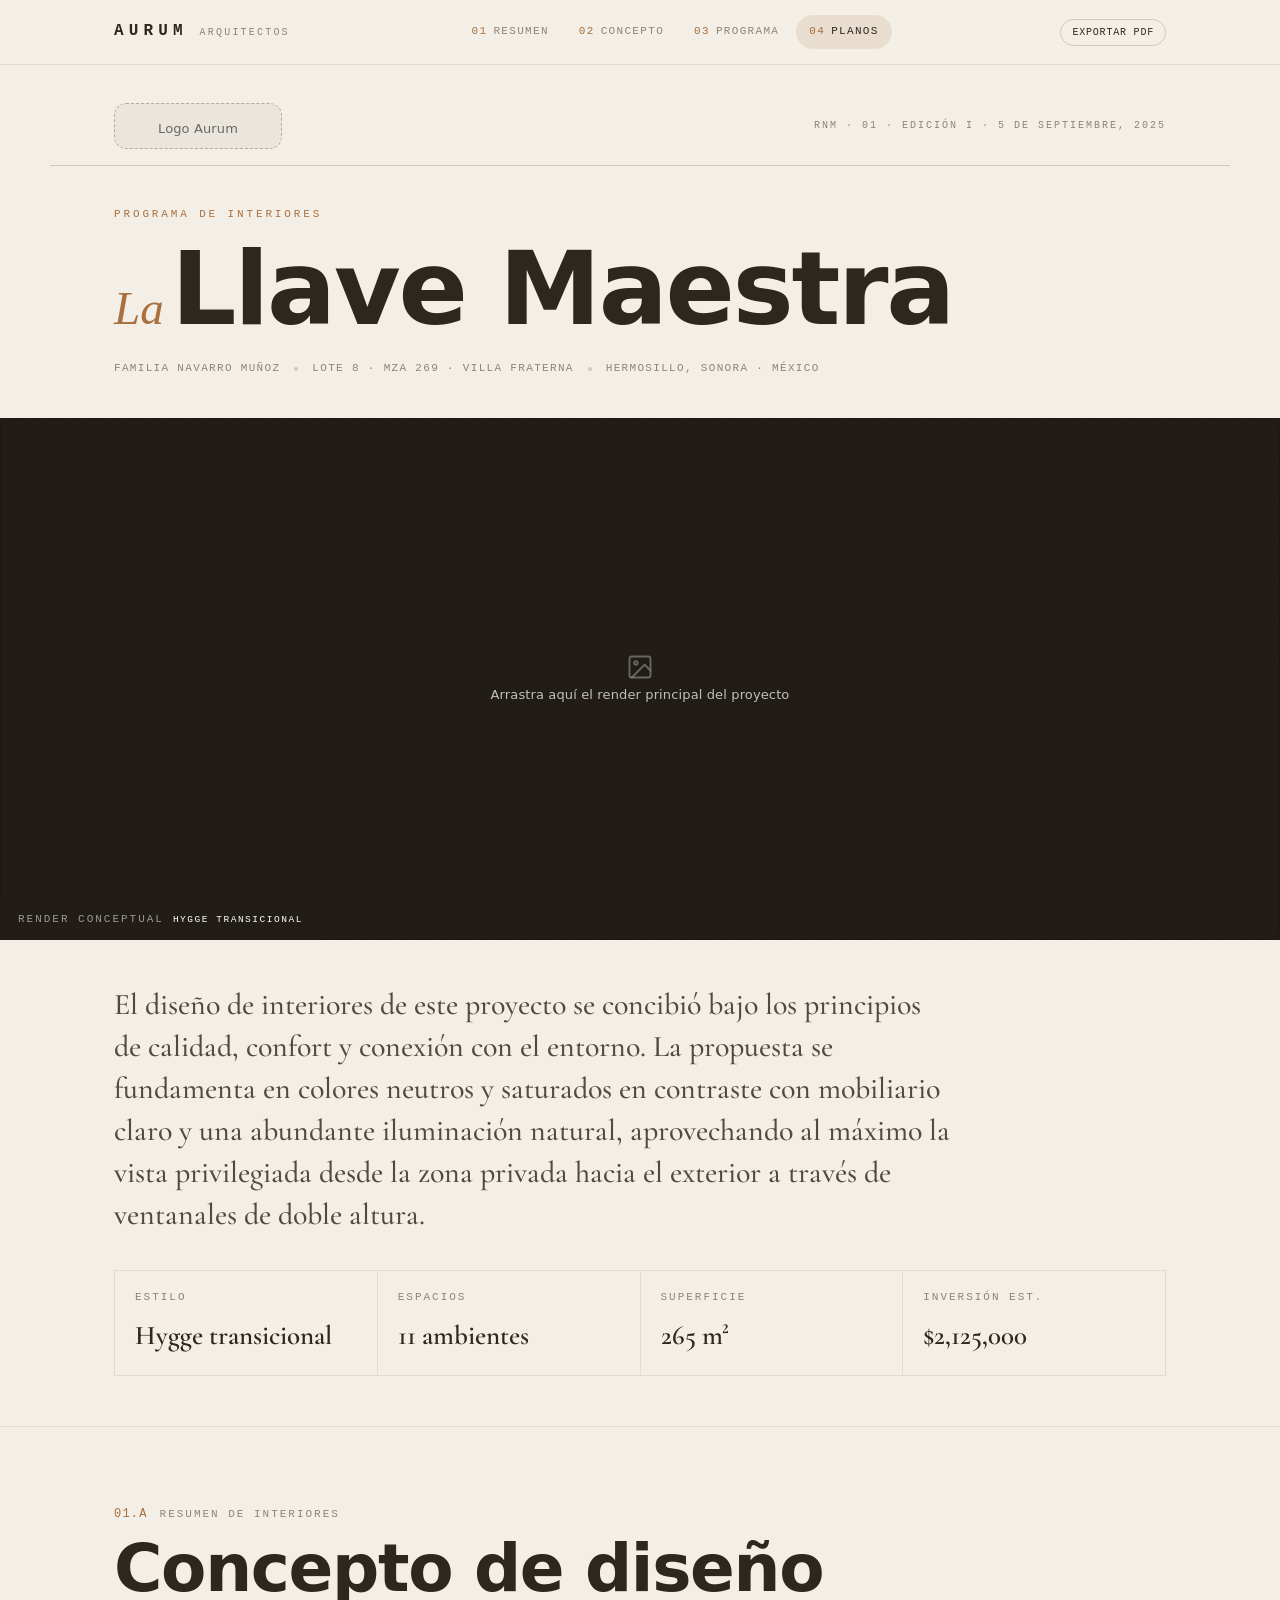
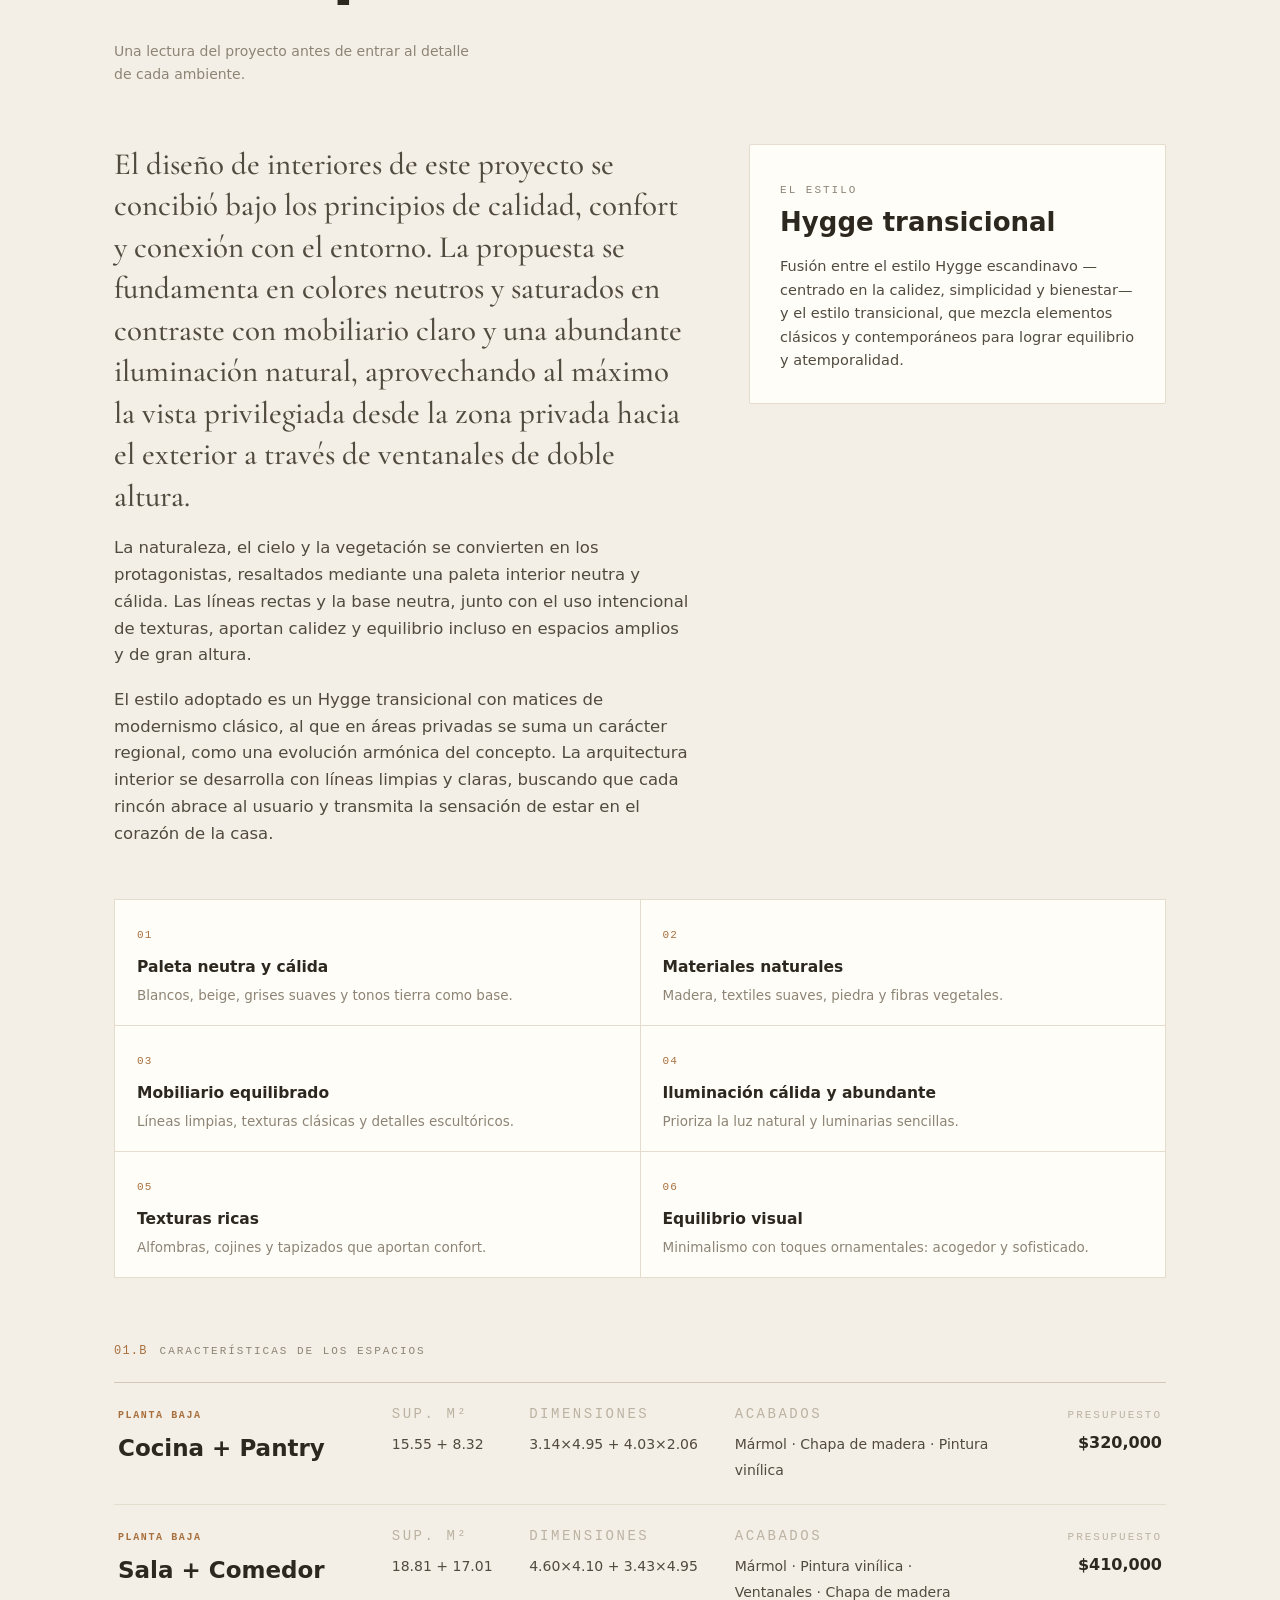
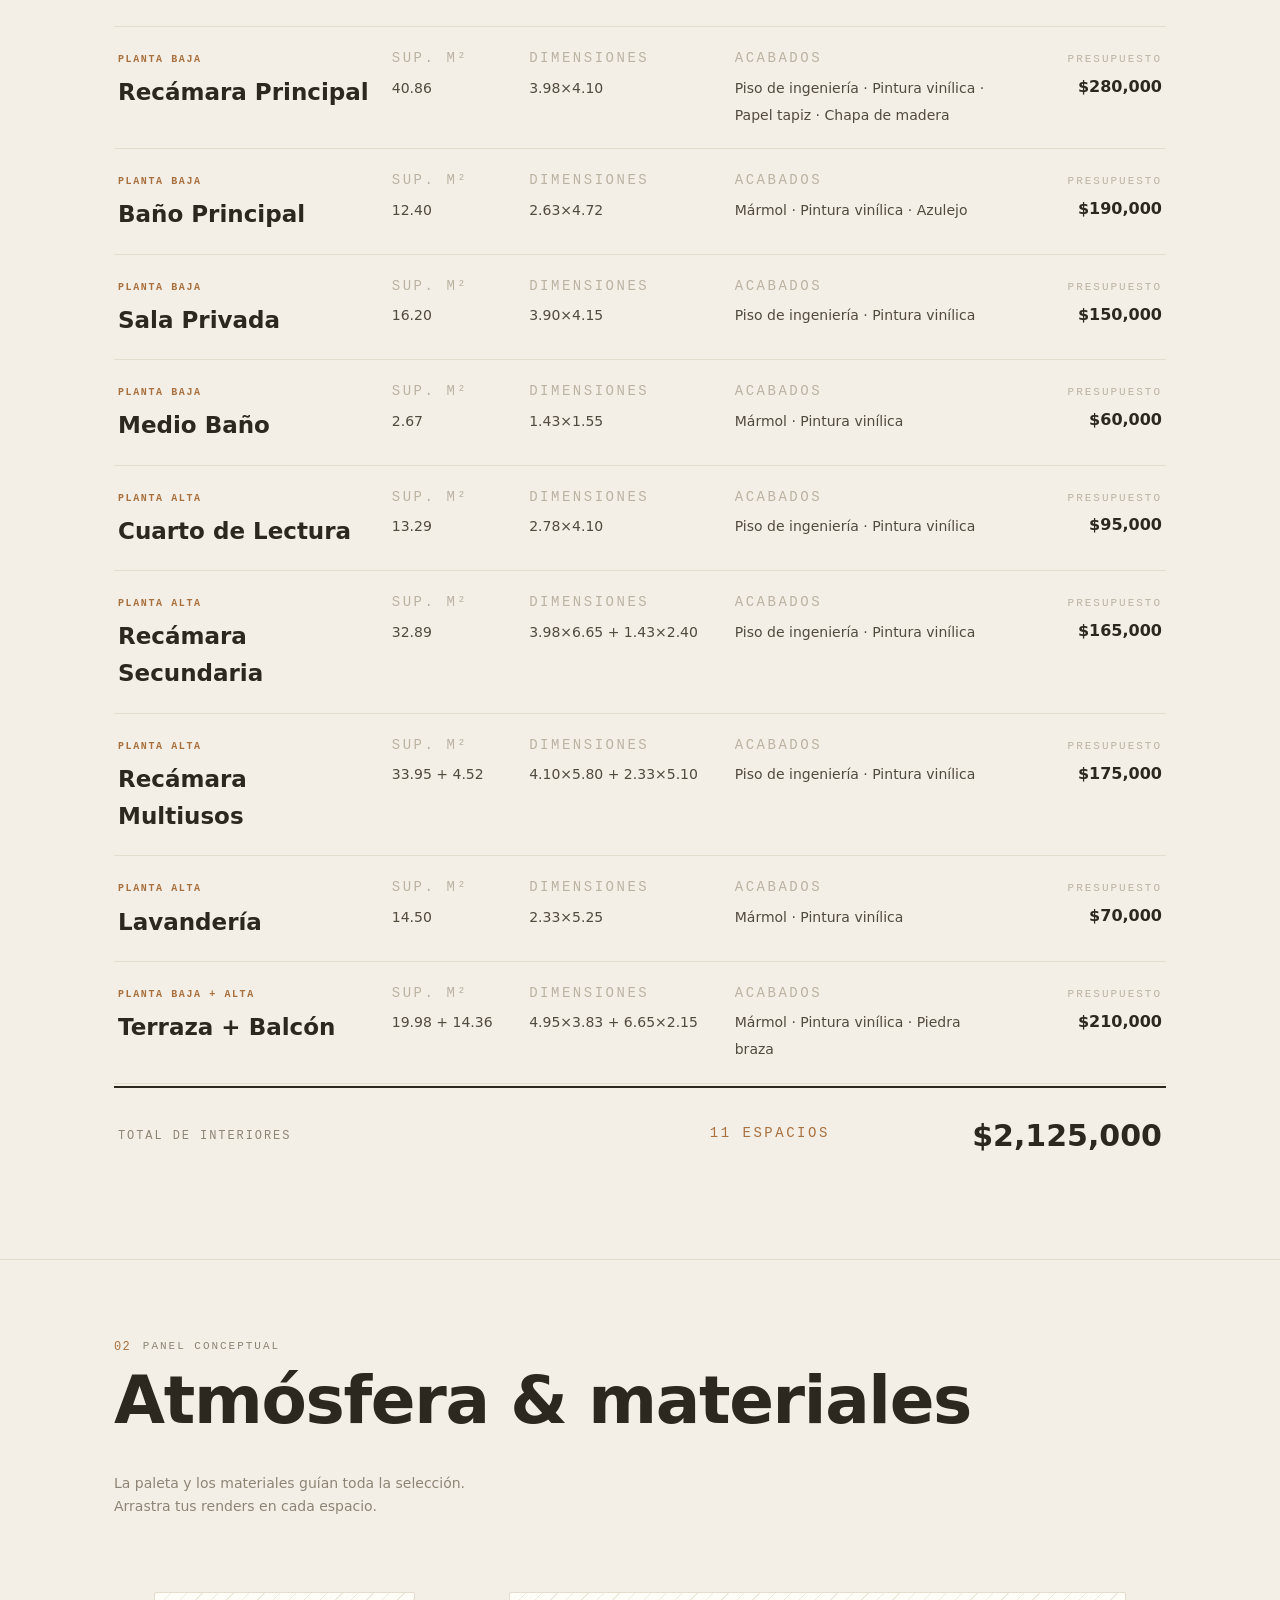
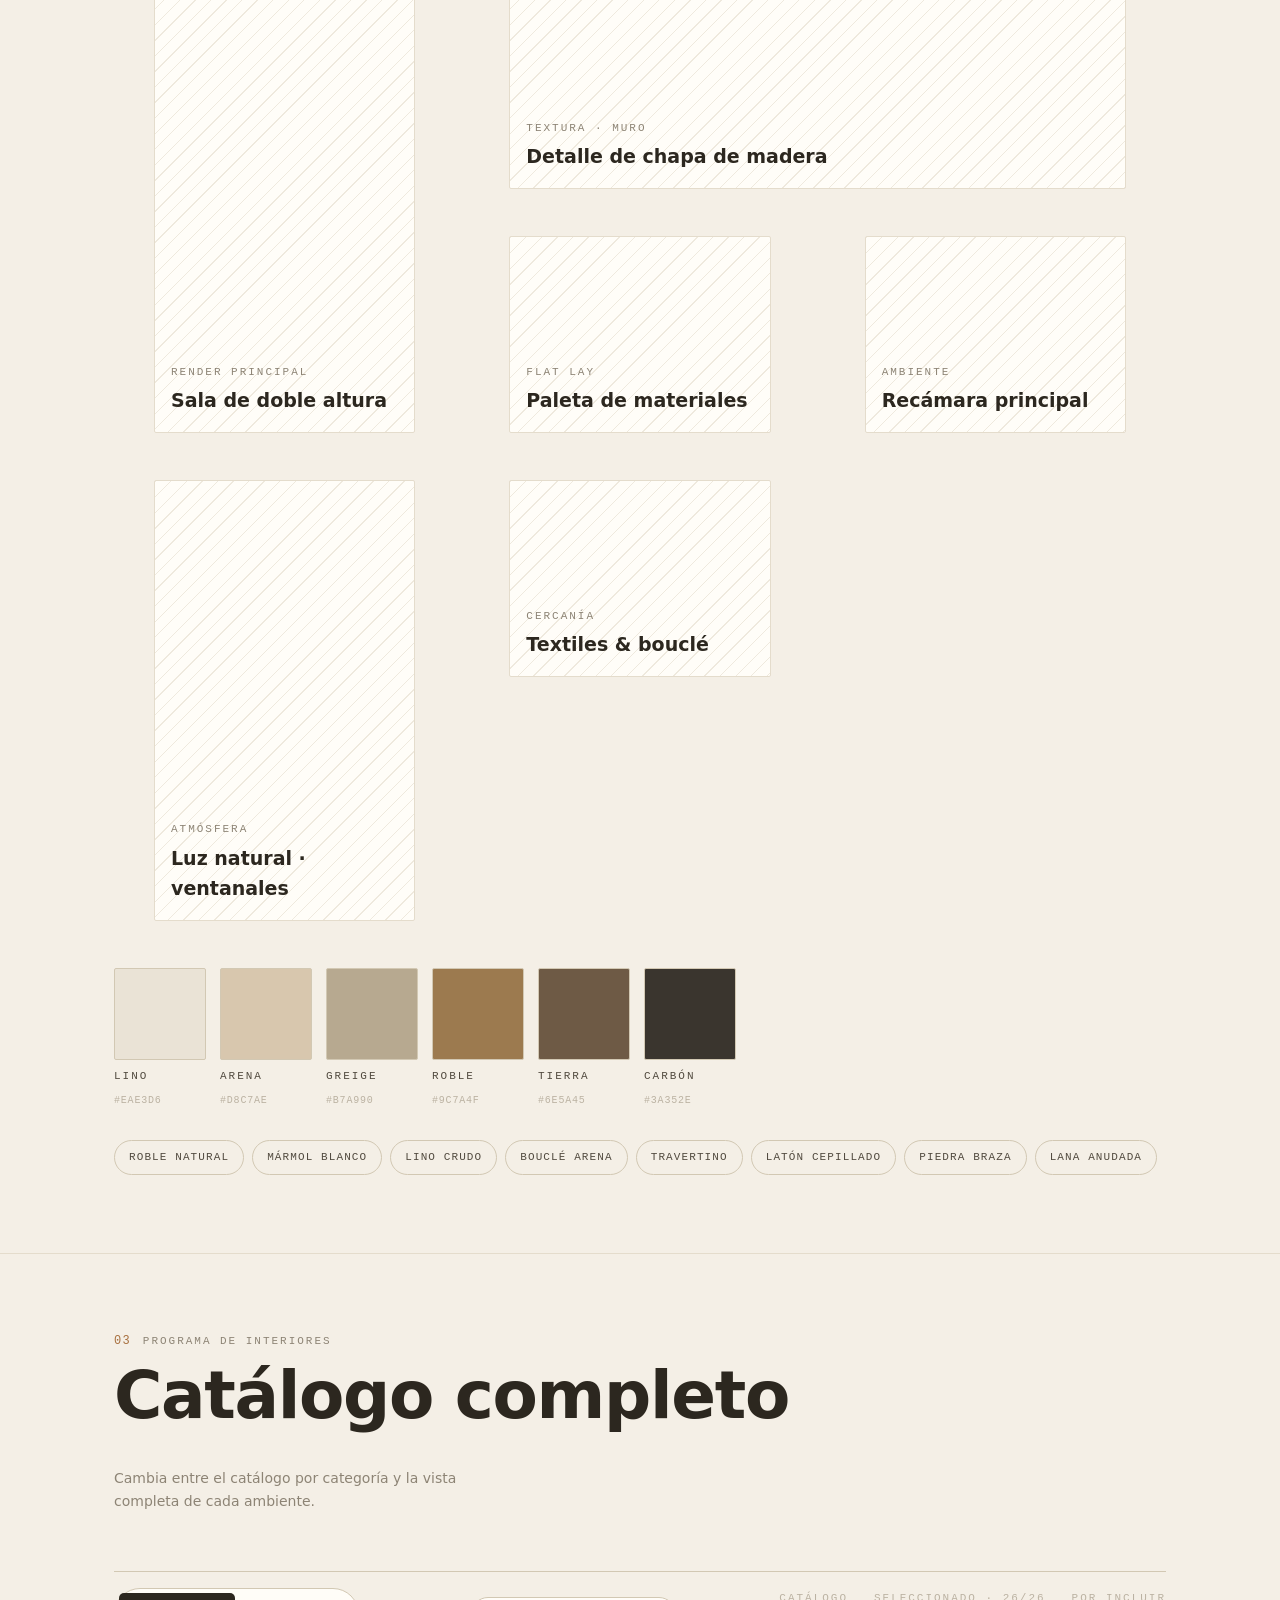
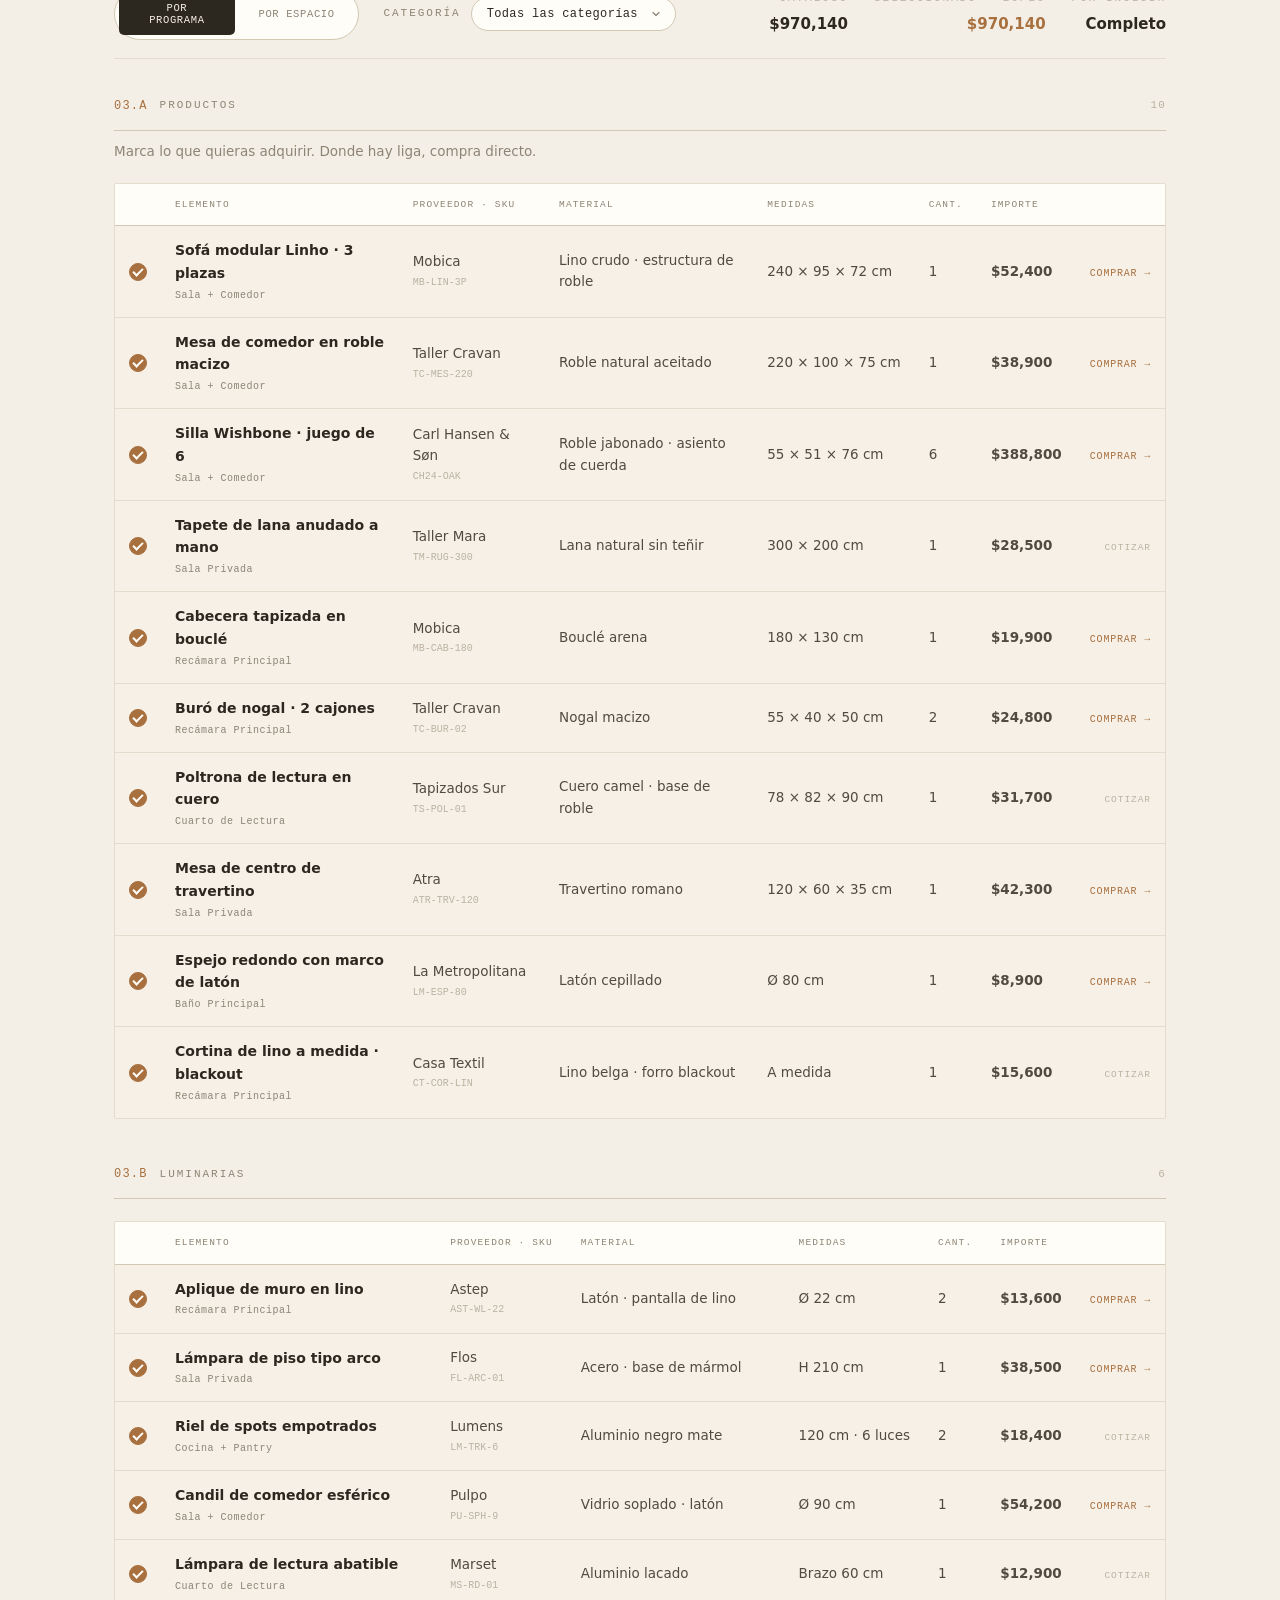
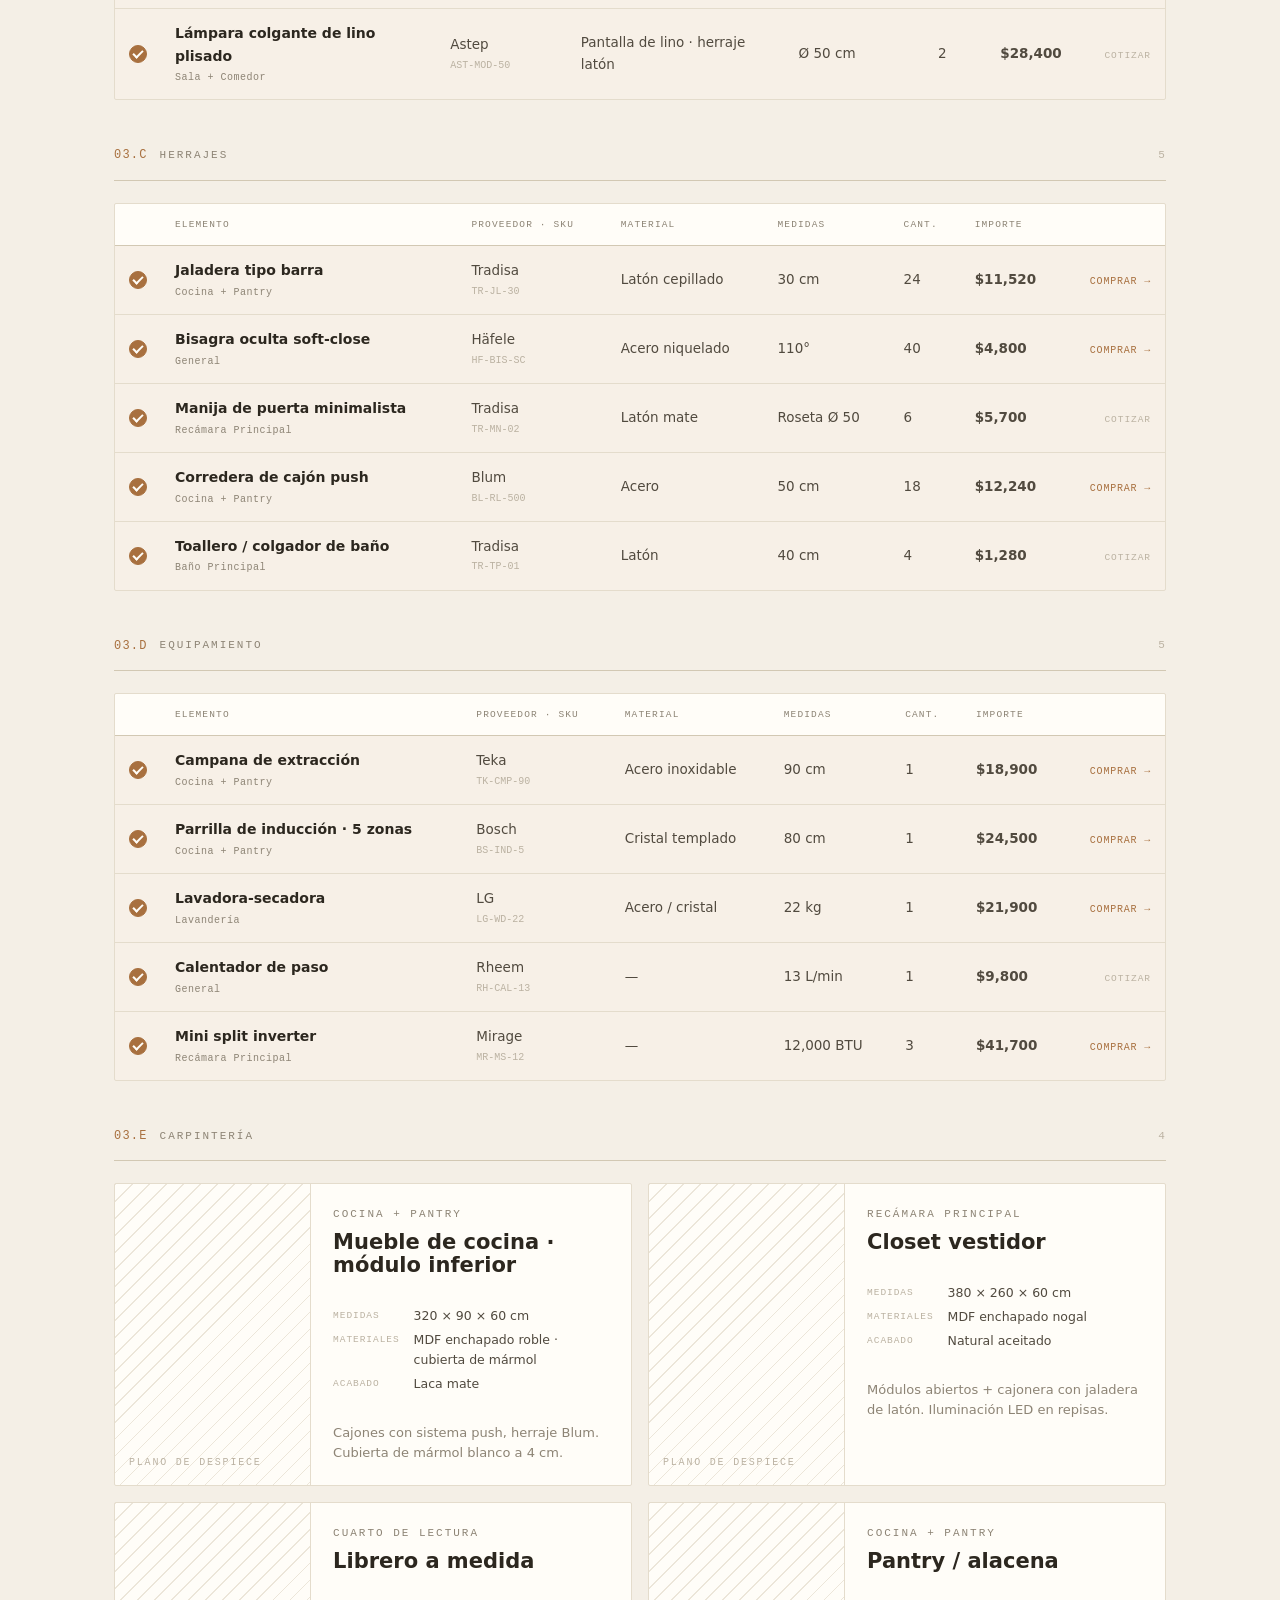
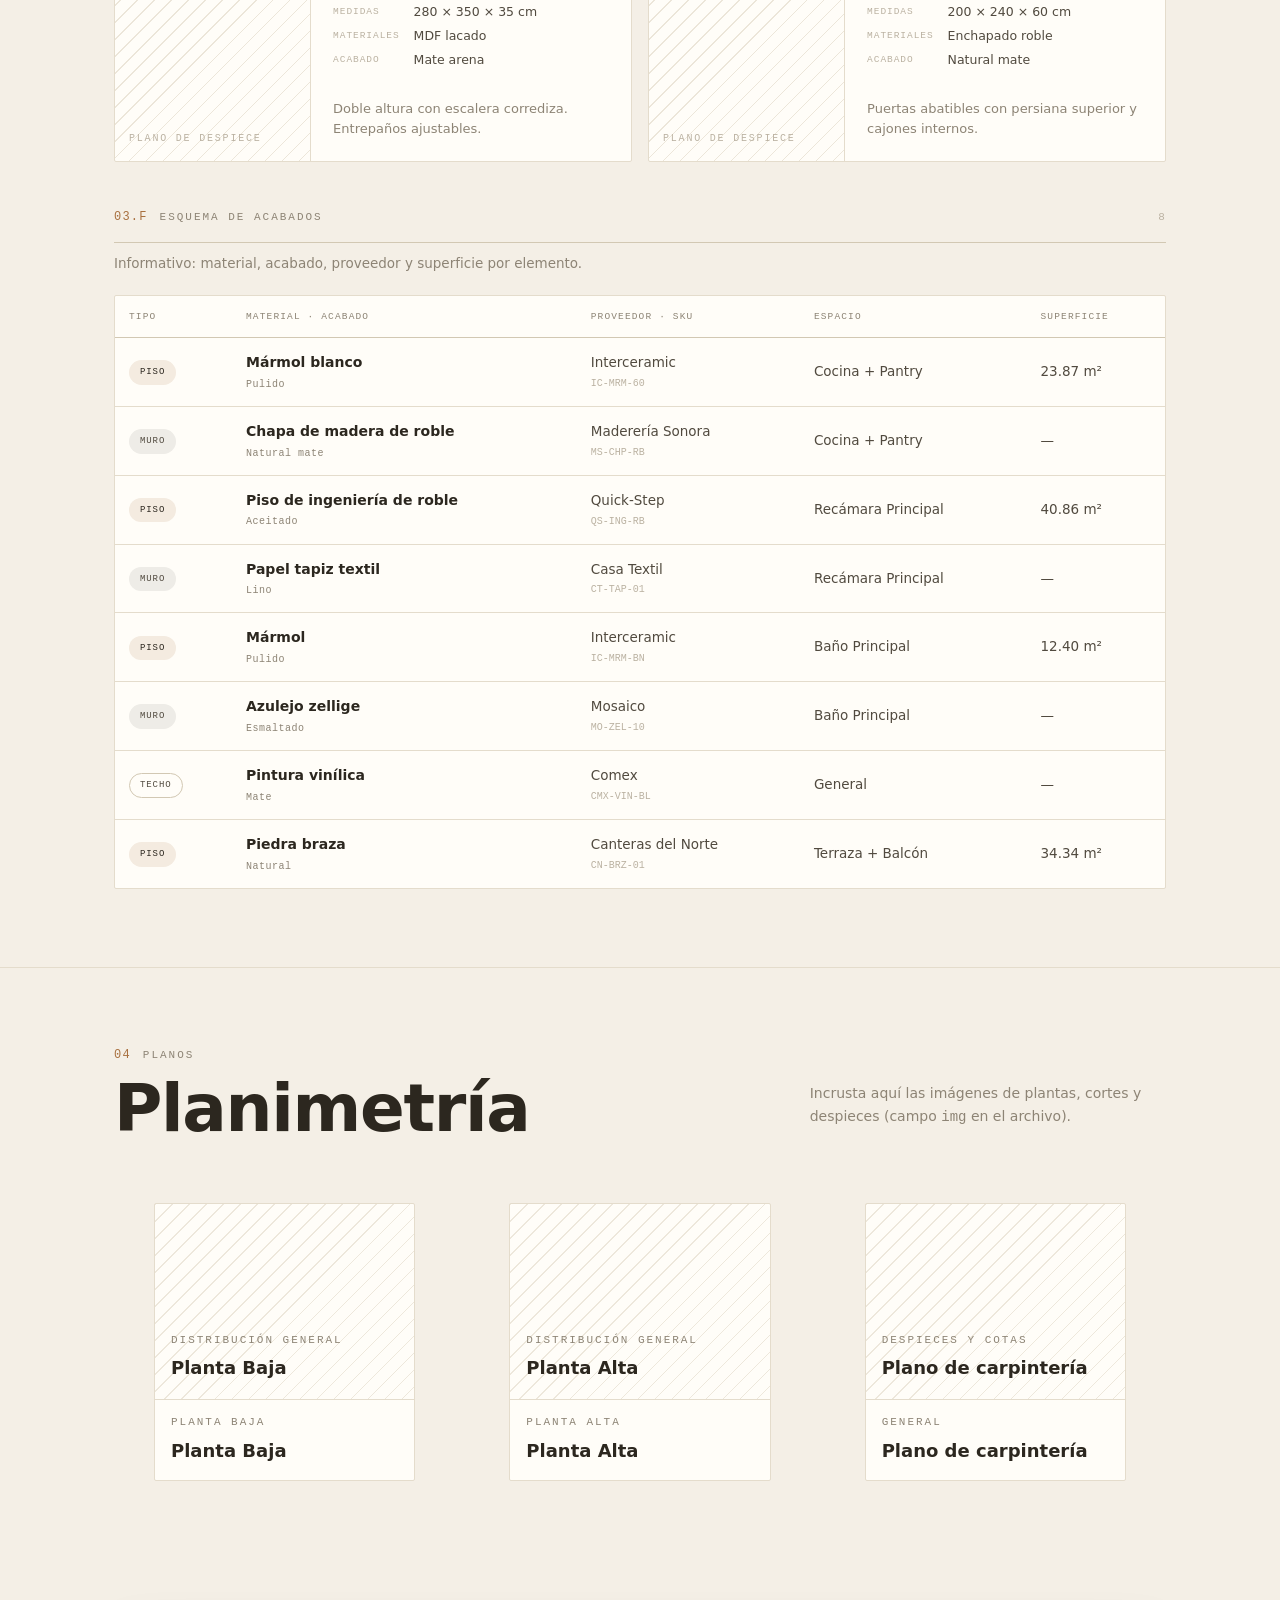
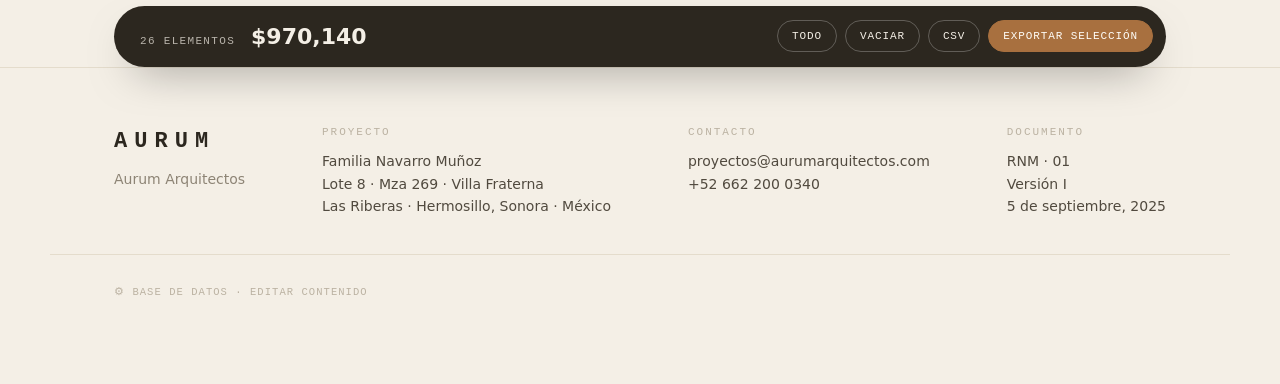
==== commit 4dbbfbca: "Add files via upload" ====
--- a/index.html
+++ b/index.html
@@ -7,7 +7,7 @@
   <link rel="preconnect" href="https://fonts.googleapis.com">
   <link rel="preconnect" href="https://fonts.gstatic.com" crossorigin>
   <link href="https://fonts.googleapis.com/css2?family=Cormorant+Garamond:ital,wght@0,400;0,500;0,600;0,700;1,500;1,600&family=Hanken+Grotesk:wght@400;500;600;700;800&family=Spline+Sans+Mono:wght@400;500;600&display=swap" rel="stylesheet">
-  <link rel="stylesheet" href="assets/styles.css">
+  <link rel="stylesheet" href="styles.css">
 </head>
 <body>
   <main id="app"></main>
@@ -22,11 +22,10 @@
     }/*EDITMODE-END*/;
   </script>
 
-  <script src="assets/image-slot.js"></script>
+  <script src="image-slot.js"></script>
   <script src="https://cdn.sheetjs.com/xlsx-0.20.3/package/dist/xlsx.full.min.js"></script>
-  <script src="assets/data.js"></script>
-  <script src="assets/app.js"></script>
-  <script src="assets/data-tools.js"></script>
+  <script src="data.js"></script>
+  <script src="app.js"></script>
+  <script src="data-tools.js"></script>
 </body>
 </html>
-
--- a/styles.css
+++ b/styles.css
@@ -0,0 +1,737 @@
+/* ============================================================
+   AURUM · Llave Maestra — Sistema visual
+   Dos direcciones conmutables vía [data-theme]:
+     · "warm"     Revista cálida minimalista
+     · "gallery"  Galería arquitectónica
+   Densidad vía [data-density]. Acento vía --accent (JS).
+   ============================================================ */
+
+/* ---------- Tokens base (compartidos) ---------- */
+:root {
+  --maxw: 1180px;
+  --gutter: clamp(20px, 5vw, 72px);
+  --pace: 1; /* densidad */
+  --r: 2px;
+
+  /* defaults sobre-escritos por tema */
+  --bg: #f6f3ec;
+  --surface: #fffdf8;
+  --ink: #2b2620;
+  --soft-ink: #4d473e;
+  --muted: #8a8275;
+  --faint: #b8b0a1;
+  --line: #e2dac9;
+  --line-strong: #cdc3ad;
+  --accent: #a8703f;
+  --accent-ink: #ffffff;
+
+  --font-display: "Hanken Grotesk", system-ui, sans-serif;
+  --font-serif: "Cormorant Garamond", Georgia, serif;
+  --font-body: "Hanken Grotesk", system-ui, sans-serif;
+  --font-mono: "Spline Sans Mono", ui-monospace, monospace;
+
+  --display-weight: 500;
+  --display-tracking: -0.01em;
+  --display-transform: none;
+  --display-leading: 0.98;
+  --h-scale: 1;
+
+  --label-tracking: 0.18em;
+}
+
+/* ---------- Dirección A · Revista cálida ---------- */
+[data-theme="warm"] {
+  --bg: #f4efe6;
+  --surface: #fffdf8;
+  --ink: #2c271f;
+  --soft-ink: #514a3f;
+  --muted: #8d8475;
+  --faint: #bbb2a2;
+  --line: #e4dccc;
+  --line-strong: #d2c8b3;
+  --accent: #a8703f;
+  --accent-ink: #fffdf8;
+
+  --font-display: "Hanken Grotesk", system-ui, sans-serif;
+  --display-weight: 700;
+  --display-tracking: -0.02em;
+  --display-transform: none;
+  --display-leading: 1;
+  --h-scale: 0.94;
+}
+
+/* ---------- Dirección B · Galería arquitectónica ---------- */
+[data-theme="gallery"] {
+  --bg: #ecebe6;
+  --surface: #f6f5f1;
+  --ink: #1d1c19;
+  --soft-ink: #46443e;
+  --muted: #807d73;
+  --faint: #b1aea3;
+  --line: #d6d4cb;
+  --line-strong: #b9b6aa;
+  --accent: #4f6f63;
+  --accent-ink: #f6f5f1;
+
+  --font-display: "Hanken Grotesk", system-ui, sans-serif;
+  --display-weight: 800;
+  --display-tracking: -0.02em;
+  --display-transform: uppercase;
+  --display-leading: 0.94;
+  --h-scale: 0.86;
+  --label-tracking: 0.24em;
+}
+
+/* ---------- Densidad ---------- */
+[data-density="compact"] { --pace: 0.74; }
+[data-density="regular"] { --pace: 1; }
+[data-density="comfy"]   { --pace: 1.32; }
+
+/* ---------- Reset / base ---------- */
+* { box-sizing: border-box; }
+html { scroll-behavior: smooth; }
+body {
+  margin: 0;
+  background: var(--bg);
+  color: var(--ink);
+  font-family: var(--font-body);
+  font-size: 16.5px;
+  line-height: 1.62;
+  -webkit-font-smoothing: antialiased;
+  font-feature-settings: "ss01", "cv01";
+}
+img { max-width: 100%; display: block; }
+a { color: inherit; }
+
+.wrap { max-width: var(--maxw); margin: 0 auto; padding: 0 var(--gutter); }
+
+/* ---------- Tipografía utilitaria ---------- */
+.label {
+  font-family: var(--font-mono);
+  font-size: 11px;
+  letter-spacing: var(--label-tracking);
+  text-transform: uppercase;
+  color: var(--muted);
+  font-weight: 500;
+}
+.display {
+  font-family: var(--font-display);
+  font-weight: var(--display-weight);
+  letter-spacing: var(--display-tracking);
+  text-transform: var(--display-transform);
+  line-height: var(--display-leading);
+}
+.serifmark { font-family: var(--font-serif); font-weight: 500; }
+.tnum { font-variant-numeric: tabular-nums; }
+
+/* ============================================================
+   HEADER / NAV
+   ============================================================ */
+.topbar {
+  position: sticky; top: 0; z-index: 40;
+  background: color-mix(in srgb, var(--bg) 88%, transparent);
+  backdrop-filter: blur(14px);
+  border-bottom: 1px solid var(--line);
+}
+.topbar__row {
+  display: flex; align-items: center; justify-content: space-between;
+  gap: 24px; height: 64px;
+}
+.brand { display: flex; align-items: baseline; gap: 12px; text-decoration: none; }
+.brand__mark {
+  font-family: var(--font-mono);
+  font-weight: 600; letter-spacing: 0.32em;
+  font-size: 16px; text-transform: uppercase; color: var(--ink);
+}
+.brand__sub {
+  font-family: var(--font-mono); font-size: 10px; letter-spacing: 0.22em;
+  text-transform: uppercase; color: var(--muted);
+}
+.nav { display: flex; align-items: center; gap: 4px; }
+.nav a {
+  text-decoration: none;
+  font-family: var(--font-mono); font-size: 11px; letter-spacing: 0.12em;
+  text-transform: uppercase; color: var(--muted);
+  padding: 8px 13px; border-radius: 999px; transition: color .2s, background .2s;
+  white-space: nowrap;
+}
+.nav a:hover { color: var(--ink); }
+.nav a.is-active { color: var(--ink); background: color-mix(in srgb, var(--accent) 14%, transparent); }
+.nav__num { color: var(--accent); margin-right: 6px; }
+
+/* ============================================================
+   HERO / PORTADA  ·  editorial
+   ============================================================ */
+.hero { padding: calc(38px * var(--pace)) 0 calc(50px * var(--pace)); }
+
+.hero__masthead {
+  display: flex; justify-content: space-between; align-items: center; gap: 24px;
+  padding-bottom: 16px; margin-bottom: calc(40px * var(--pace));
+  border-bottom: 1px solid var(--line-strong);
+}
+.hero__logo { width: 168px; height: 46px; }
+.hero__issue { font-family: var(--font-mono); font-size: 10px; letter-spacing: .2em; text-transform: uppercase; color: var(--muted); white-space: nowrap; }
+
+.hero__head { margin-bottom: calc(40px * var(--pace)); }
+.hero__kicker { display: block; font-family: var(--font-mono); font-size: 11px; letter-spacing: .26em; text-transform: uppercase; color: var(--accent); margin-bottom: 16px; }
+.hero__title {
+  font-family: var(--font-display);
+  font-weight: 700; letter-spacing: -0.022em; line-height: 0.96;
+  font-size: clamp(44px, 8vw, 116px); margin: 0;
+}
+.hero__title em {
+  font-family: var(--font-serif); font-style: italic; font-weight: 500;
+  color: var(--accent); letter-spacing: 0; font-size: .46em;
+  margin-right: .16em; vertical-align: baseline;
+}
+.hero__byline {
+  display: flex; flex-wrap: wrap; align-items: center; gap: 0 14px;
+  margin-top: 22px; font-family: var(--font-mono); font-size: 11px;
+  letter-spacing: .12em; text-transform: uppercase; color: var(--muted);
+}
+.hero__dot { width: 4px; height: 4px; border-radius: 50%; background: var(--line-strong); }
+
+/* Render de portada · a sangre */
+.hero__cover { position: relative; margin: 0 0 calc(44px * var(--pace)); background: #211c16; overflow: hidden; }
+.hero__render { display: block; width: 100%; height: clamp(380px, 58vh, 640px); }
+.hero__cover-cap {
+  position: absolute; left: 0; bottom: 0; z-index: 3; margin: 0; padding: 11px 18px;
+  background: color-mix(in srgb, #211c16 76%, transparent);
+  color: #fff; font-family: var(--font-mono); font-size: 9.5px;
+  letter-spacing: .16em; text-transform: uppercase;
+  display: flex; align-items: center; gap: 9px; white-space: nowrap;
+}
+.hero__cover-cap .label { color: rgba(255,255,255,.55); }
+/* placeholder legible del render sobre fondo oscuro */
+.hero__render::part(frame) { background: #211c16; }
+.hero__render::part(empty) { color: rgba(255,255,255,.72); }
+
+.hero__below .factstrip { margin-top: calc(34px * var(--pace)); }
+.hero__lead {
+  max-width: 60ch; margin: 0;
+  font-size: clamp(18px, 2.1vw, 23px); line-height: 1.55; color: var(--soft-ink);
+}
+[data-theme="warm"] .hero__lead { font-family: var(--font-serif); font-size: clamp(22px,2.6vw,30px); font-weight: 500; line-height: 1.4; }
+
+.factstrip { display: grid; grid-template-columns: repeat(4, 1fr); gap: 1px; background: var(--line); border: 1px solid var(--line); }
+.fact { background: var(--bg); padding: 18px 20px; }
+.fact .label { display: block; margin-bottom: 7px; }
+.fact b { font-size: 19px; font-weight: 600; }
+[data-theme="warm"] .fact b { font-family: var(--font-serif); font-size: 27px; font-weight: 600; }
+
+/* ============================================================
+   SECTION SHELL
+   ============================================================ */
+.section { padding: calc(78px * var(--pace)) 0; border-top: 1px solid var(--line); }
+.section__head { display: flex; align-items: flex-end; justify-content: space-between; gap: 24px; margin-bottom: calc(44px*var(--pace)); flex-wrap: wrap; }
+.section__title {
+  font-family: var(--font-display);
+  font-weight: var(--display-weight);
+  text-transform: var(--display-transform);
+  letter-spacing: var(--display-tracking);
+  line-height: 1.02;
+  font-size: clamp(34px, 5.4vw, 66px);
+  margin: 10px 0 0;
+}
+.section__kicker { display: flex; align-items: center; gap: 12px; }
+.section__kicker .num { color: var(--accent); font-family: var(--font-mono); font-size: 12px; letter-spacing: .1em; }
+.section__note { max-width: 40ch; color: var(--muted); font-size: 14px; }
+
+/* ---------- Concepto ---------- */
+.concept { display: grid; grid-template-columns: 1.25fr 0.9fr; gap: calc(56px*var(--pace)); align-items: start; }
+.concept__statement { font-family: var(--font-serif); font-size: clamp(22px, 2.6vw, 31px); line-height: 1.34; font-weight: 500; color: var(--ink); margin: 0 0 28px; text-wrap: balance; }
+[data-theme="gallery"] .concept__statement { font-family: var(--font-body); font-weight: 500; font-size: clamp(19px,2.1vw,25px); line-height: 1.42; }
+.concept__statement::first-letter { }
+.concept p { color: var(--soft-ink); margin: 0 0 18px; }
+.concept__aside { background: var(--surface); border: 1px solid var(--line); padding: 30px; border-radius: var(--r); }
+.concept__aside .label { margin-bottom: 6px; }
+.concept__aside h4 { font-family: var(--font-display); font-weight: 600; font-size: 26px; margin: 0 0 12px; text-transform: var(--display-transform); }
+[data-theme="gallery"] .concept__aside h4 { font-size: 21px; }
+.concept__aside p { font-size: 14.5px; color: var(--soft-ink); margin: 0; }
+
+.pillars { margin-top: 34px; display: grid; grid-template-columns: 1fr 1fr; gap: 1px; background: var(--line); border: 1px solid var(--line); }
+.pillar { background: var(--surface); padding: 20px 22px; }
+.pillar .n { font-family: var(--font-mono); font-size: 11px; color: var(--accent); letter-spacing: .1em; }
+.pillar h5 { margin: 8px 0 5px; font-size: 15.5px; font-weight: 600; }
+.pillar p { margin: 0; font-size: 13.5px; color: var(--muted); line-height: 1.5; }
+
+/* ---------- Tabla de espacios ---------- */
+.spaces { margin-top: calc(20px*var(--pace)); border-top: 1px solid var(--line-strong); }
+.space-row {
+  display: grid;
+  grid-template-columns: 1.5fr 0.7fr 1.1fr 1.5fr 0.9fr;
+  gap: 18px; align-items: baseline;
+  padding: calc(20px*var(--pace)) 4px; border-bottom: 1px solid var(--line);
+}
+.space-row__name { font-family: var(--font-display); font-size: 23px; font-weight: 600; text-transform: var(--display-transform); }
+[data-theme="gallery"] .space-row__name { font-size: 18px; }
+.space-row__name .lvl { display: block; font-family: var(--font-mono); font-size: 10px; letter-spacing: .16em; text-transform: uppercase; color: var(--accent); margin-bottom: 6px; }
+.space-row .label { color: var(--faint); display: block; margin-bottom: 5px; }
+.cell span { font-size: 14px; color: var(--soft-ink); }
+.space-row__budget { text-align: right; font-variant-numeric: tabular-nums; font-size: 16px; font-weight: 600; }
+.space-row--total {
+  border-top: 2px solid var(--ink); border-bottom: none;
+  margin-top: 2px; align-items: center; padding-top: calc(24px*var(--pace));
+}
+.space-row--total .space-row__name {
+  font-family: var(--font-mono); font-size: 12px; letter-spacing: .16em;
+  text-transform: uppercase; color: var(--muted); font-weight: 500;
+}
+.space-row--total .label { color: var(--accent); }
+.space-row--total .space-row__budget {
+  font-family: var(--font-display); font-size: 30px; font-weight: 700; color: var(--ink);
+}
+[data-theme="gallery"] .space-row--total .space-row__budget { font-size: 24px; }
+.spaces-head { display: none; }
+
+/* ============================================================
+   MOOD BOARD
+   ============================================================ */
+.mood-grid {
+  display: grid; grid-template-columns: repeat(3, 1fr);
+  grid-auto-rows: 230px; gap: 14px;
+}
+.tile {
+  position: relative; overflow: hidden; border-radius: var(--r);
+  background: var(--surface); border: 1px solid var(--line);
+}
+.tile.wide { grid-column: span 2; }
+.tile.tall { grid-row: span 2; }
+.tile__ph {
+  position: absolute; inset: 0;
+  background-image: repeating-linear-gradient(135deg, color-mix(in srgb,var(--line) 60%, transparent) 0 1px, transparent 1px 11px);
+  display: flex; flex-direction: column; justify-content: flex-end; padding: 16px;
+}
+.tile__ph .label { color: var(--muted); }
+.tile__ph .ph-name { font-family: var(--font-display); font-size: 19px; font-weight: 600; text-transform: var(--display-transform); margin-top: 4px; }
+[data-theme="gallery"] .tile__ph .ph-name { font-size: 15px; }
+.tile img { width: 100%; height: 100%; object-fit: cover; }
+
+.swatches { display: flex; flex-wrap: wrap; gap: 14px; margin-top: 30px; }
+.swatch { display: flex; flex-direction: column; gap: 8px; }
+.swatch__chip { width: 92px; height: 92px; border-radius: var(--r); border: 1px solid var(--line-strong); }
+.swatch .label { color: var(--soft-ink); }
+.swatch small { font-family: var(--font-mono); font-size: 10px; color: var(--faint); letter-spacing: .08em; }
+
+.materials { display: flex; flex-wrap: wrap; gap: 8px; margin-top: 30px; }
+.mat-tag { font-family: var(--font-mono); font-size: 11px; letter-spacing: .1em; text-transform: uppercase; color: var(--soft-ink); border: 1px solid var(--line-strong); padding: 8px 14px; border-radius: 999px; }
+
+/* ============================================================
+   PROGRAMA DE PRODUCTOS
+   ============================================================ */
+.prod-toolbar { display: flex; flex-wrap: wrap; gap: 12px; align-items: center; justify-content: space-between; margin-bottom: 28px; }
+.filters { display: flex; flex-wrap: wrap; gap: 7px; }
+.chip {
+  font-family: var(--font-mono); font-size: 10.5px; letter-spacing: .08em; text-transform: uppercase;
+  color: var(--muted); background: transparent; border: 1px solid var(--line-strong);
+  padding: 7px 13px; border-radius: 999px; cursor: pointer; transition: all .18s;
+}
+.chip:hover { color: var(--ink); border-color: var(--muted); }
+.chip.is-active { background: var(--ink); color: var(--bg); border-color: var(--ink); }
+
+.product-grid { display: grid; grid-template-columns: repeat(3, 1fr); gap: 16px; }
+
+.card {
+  background: var(--surface); border: 1px solid var(--line); border-radius: var(--r);
+  display: flex; flex-direction: column; overflow: hidden; transition: border-color .2s, box-shadow .2s, transform .2s;
+}
+.card.is-selected { border-color: var(--accent); box-shadow: 0 0 0 1px var(--accent); }
+.card__media { position: relative; aspect-ratio: 4 / 3; border-bottom: 1px solid var(--line); }
+.card__ph {
+  position: absolute; inset: 0;
+  background-image: repeating-linear-gradient(135deg, color-mix(in srgb,var(--line) 70%, transparent) 0 1px, transparent 1px 12px);
+  display: flex; align-items: flex-end; padding: 12px;
+}
+.card__ph .label { font-size: 10px; color: var(--faint); }
+.card__media img { width:100%; height:100%; object-fit: cover; }
+.card__cat { position: absolute; top: 12px; left: 12px; font-family: var(--font-mono); font-size: 9.5px; letter-spacing: .14em; text-transform: uppercase; color: var(--accent-ink); background: var(--accent); padding: 4px 9px; border-radius: 999px; }
+
+.card__body { padding: 18px 18px 16px; display: flex; flex-direction: column; gap: 12px; flex: 1; }
+.card__space { display: block; }
+.card__name { font-family: var(--font-display); font-weight: 600; font-size: 22px; line-height: 1.08; text-transform: var(--display-transform); margin: 0; }
+[data-theme="gallery"] .card__name { font-size: 17px; }
+.spec { display: grid; grid-template-columns: auto 1fr; gap: 4px 14px; font-size: 12.5px; }
+.spec dt { font-family: var(--font-mono); font-size: 9.5px; letter-spacing: .1em; text-transform: uppercase; color: var(--faint); padding-top: 2px; }
+.spec dd { margin: 0; color: var(--soft-ink); }
+.card__foot { margin-top: auto; padding-top: 14px; border-top: 1px solid var(--line); display: flex; align-items: center; justify-content: space-between; gap: 10px; }
+.price { font-size: 19px; font-weight: 700; font-variant-numeric: tabular-nums; }
+.price small { display: block; font-family: var(--font-mono); font-size: 9px; letter-spacing: .12em; color: var(--faint); font-weight: 500; }
+.card__actions { display: flex; gap: 8px; align-items: center; }
+
+.btn {
+  font-family: var(--font-mono); font-size: 11px; letter-spacing: .08em; text-transform: uppercase;
+  border: 1px solid var(--line-strong); background: transparent; color: var(--ink);
+  padding: 9px 14px; border-radius: 999px; cursor: pointer; text-decoration: none;
+  display: inline-flex; align-items: center; gap: 7px; transition: all .18s; white-space: nowrap;
+}
+.btn:hover { border-color: var(--ink); }
+.btn--solid { background: var(--ink); color: var(--bg); border-color: var(--ink); }
+.btn--solid:hover { background: var(--accent); border-color: var(--accent); color: var(--accent-ink); }
+.btn--accent { background: var(--accent); color: var(--accent-ink); border-color: var(--accent); }
+.btn--sm { padding: 7px 11px; font-size: 10px; }
+.btn[disabled] { opacity: .4; cursor: not-allowed; }
+.btn .dot { width: 6px; height: 6px; border-radius: 50%; background: currentColor; }
+
+.add-toggle {
+  width: 34px; height: 34px; border-radius: 50%; border: 1px solid var(--line-strong);
+  background: transparent; cursor: pointer; display: grid; place-items: center; transition: all .18s; flex: none;
+}
+.add-toggle svg { width: 15px; height: 15px; stroke: var(--ink); }
+.add-toggle:hover { border-color: var(--ink); }
+.card.is-selected .add-toggle { background: var(--accent); border-color: var(--accent); }
+.card.is-selected .add-toggle svg { stroke: var(--accent-ink); }
+
+.no-link { font-family: var(--font-mono); font-size: 9.5px; letter-spacing: .1em; text-transform: uppercase; color: var(--faint); }
+
+/* ============================================================
+   BARRA DE SELECCIÓN (sticky)
+   ============================================================ */
+.summary {
+  position: sticky; bottom: 18px; z-index: 30; margin: 30px auto 0; max-width: calc(var(--maxw) - 0px);
+  background: var(--ink); color: var(--bg); border-radius: 999px;
+  display: flex; align-items: center; justify-content: space-between; gap: 18px;
+  padding: 13px 13px 13px 26px; box-shadow: 0 18px 44px -20px rgba(0,0,0,.5);
+  transform: translateY(140%); opacity: 0; transition: transform .35s cubic-bezier(.2,.8,.2,1), opacity .3s;
+}
+.summary.is-on { transform: translateY(0); opacity: 1; }
+.summary__info { display: flex; align-items: baseline; gap: 16px; }
+.summary__count { font-family: var(--font-mono); font-size: 11px; letter-spacing: .12em; text-transform: uppercase; opacity: .7; }
+.summary__total { font-size: 22px; font-weight: 700; font-variant-numeric: tabular-nums; }
+.summary__actions { display: flex; gap: 8px; }
+.summary .btn { border-color: rgba(255,255,255,.25); color: var(--bg); }
+.summary .btn:hover { border-color: var(--bg); }
+.summary .btn--accent { background: var(--accent); border-color: var(--accent); color: var(--accent-ink); }
+
+/* ============================================================
+   FOOTER
+   ============================================================ */
+.foot { border-top: 1px solid var(--line); padding: 56px 0 80px; }
+.foot__grid { display: flex; flex-wrap: wrap; justify-content: space-between; gap: 32px; }
+.foot__tools { margin-top: 36px; padding-top: 22px; border-top: 1px solid var(--line); }
+.foot__datalink {
+  font-family: var(--font-mono); font-size: 10.5px; letter-spacing: .1em; text-transform: uppercase;
+  color: var(--faint); background: none; border: 0; cursor: pointer; padding: 0; transition: color .15s;
+}
+.foot__datalink:hover { color: var(--accent); }
+
+/* ---------- Panel de base de datos ---------- */
+.data-overlay {
+  position: fixed; inset: 0; z-index: 200; display: none;
+  background: color-mix(in srgb, #1b1610 64%, transparent);
+  -webkit-backdrop-filter: blur(3px); backdrop-filter: blur(3px);
+  padding: 40px 20px; overflow-y: auto;
+}
+.data-overlay.is-open { display: flex; align-items: flex-start; justify-content: center; }
+.data-modal {
+  position: relative; width: 100%; max-width: 560px; margin: auto;
+  background: var(--surface); border: 1px solid var(--line-strong); border-radius: 14px;
+  box-shadow: 0 40px 100px -30px rgba(0,0,0,.55); padding: 34px 34px 26px;
+}
+.data-close {
+  position: absolute; top: 16px; right: 18px; width: 32px; height: 32px; border-radius: 50%;
+  border: 1px solid var(--line-strong); background: transparent; color: var(--muted);
+  font-size: 18px; line-height: 1; cursor: pointer; transition: all .15s;
+}
+.data-close:hover { color: var(--ink); border-color: var(--muted); }
+.data-kicker { font-family: var(--font-mono); font-size: 10px; letter-spacing: .2em; text-transform: uppercase; color: var(--accent); }
+.data-title { font-family: var(--font-display); font-weight: 700; font-size: 24px; letter-spacing: -.01em; margin: 8px 0 10px; }
+.data-lead { margin: 0 0 24px; color: var(--soft-ink); font-size: 14px; line-height: 1.55; max-width: 46ch; }
+.data-steps { display: flex; flex-direction: column; gap: 16px; }
+.data-step { display: flex; gap: 14px; align-items: flex-start; }
+.data-n {
+  flex: none; width: 26px; height: 26px; border-radius: 50%; display: grid; place-items: center;
+  font-family: var(--font-mono); font-size: 12px; color: var(--accent);
+  border: 1px solid var(--accent); margin-top: 2px;
+}
+.data-step b { display: block; font-size: 14px; font-weight: 600; color: var(--ink); }
+.data-step small { display: block; color: var(--muted); font-size: 12.5px; line-height: 1.5; margin: 3px 0 0; }
+.data-btn {
+  margin-top: 10px; font-family: var(--font-mono); font-size: 11px; letter-spacing: .06em; text-transform: uppercase;
+  border: 1px solid var(--line-strong); background: transparent; color: var(--ink);
+  padding: 9px 15px; border-radius: 999px; cursor: pointer; transition: all .15s;
+}
+.data-btn:hover { border-color: var(--muted); }
+.data-btn--solid { background: var(--ink); color: var(--bg); border-color: var(--ink); }
+.data-btn--solid:hover { background: var(--accent); border-color: var(--accent); color: var(--accent-ink); }
+.data-foot { margin-top: 24px; padding-top: 16px; border-top: 1px solid var(--line); display: flex; flex-wrap: wrap; align-items: center; gap: 10px 16px; justify-content: space-between; }
+.data-status { font-size: 12px; color: var(--muted); flex: 1; min-width: 200px; }
+.data-status.is-ok { color: var(--accent); }
+.data-status.is-err { color: #b3261e; }
+.data-reset { font-family: var(--font-mono); font-size: 10px; letter-spacing: .08em; text-transform: uppercase; color: var(--faint); background: none; border: 0; cursor: pointer; }
+.data-reset:hover { color: var(--ink); }
+.foot .brand__mark { font-size: 22px; }
+.foot__col .label { display: block; margin-bottom: 8px; color: var(--faint); }
+.foot__col p { margin: 0; color: var(--soft-ink); font-size: 14px; }
+
+/* ============================================================
+   TWEAKS PANEL
+   ============================================================ */
+#tweaks {
+  position: fixed; right: 18px; bottom: 18px; z-index: 90; width: 290px;
+  background: var(--surface); border: 1px solid var(--line-strong); border-radius: 10px;
+  box-shadow: 0 24px 60px -24px rgba(0,0,0,.45); padding: 16px; display: none;
+  font-family: var(--font-body);
+}
+#tweaks.is-open { display: block; }
+#tweaks h6 { margin: 0 0 2px; font-family: var(--font-mono); font-size: 11px; letter-spacing: .2em; text-transform: uppercase; }
+#tweaks .tw-sub { margin: 0 0 16px; font-size: 11.5px; color: var(--muted); }
+#tweaks .tw-close { position: absolute; top: 12px; right: 12px; border: none; background: none; cursor: pointer; color: var(--muted); font-size: 18px; line-height: 1; }
+.tw-group { margin-bottom: 16px; }
+.tw-group > .label { display: block; margin-bottom: 8px; }
+.seg { display: flex; gap: 4px; background: var(--bg); border: 1px solid var(--line); border-radius: 8px; padding: 3px; }
+.seg button { flex: 1; border: none; background: none; cursor: pointer; font-family: var(--font-mono); font-size: 10px; letter-spacing: .06em; text-transform: uppercase; color: var(--muted); padding: 8px 4px; border-radius: 5px; transition: all .15s; }
+.seg button.on { background: var(--ink); color: var(--bg); }
+.tw-colors { display: flex; gap: 9px; }
+.tw-colors button { width: 30px; height: 30px; border-radius: 50%; border: 2px solid transparent; cursor: pointer; padding: 0; }
+.tw-colors button.on { border-color: var(--ink); box-shadow: inset 0 0 0 2px var(--surface); }
+
+/* ---------- Ocultar precios (tweak) ---------- */
+body.hide-prices .price,
+body.hide-prices .space-row__budget,
+body.hide-prices .fact:last-child { visibility: hidden; }
+body.hide-prices .summary__total { opacity: .25; }
+
+/* ============================================================
+   PROGRAMA · barra de control
+   ============================================================ */
+.ctrlbar {
+  display: flex; flex-wrap: wrap; align-items: center; gap: 16px 24px;
+  padding: 16px 0 18px;
+  border-top: 1px solid var(--line-strong);
+  border-bottom: 1px solid var(--line);
+  margin-bottom: calc(38px * var(--pace));
+}
+.ctrlbar .seg { background: var(--surface); border-color: var(--line-strong); border-radius: 999px; padding: 4px; }
+.seg--view button { padding: 9px 18px; font-size: 10.5px; }
+.space-select { display: flex; align-items: center; gap: 10px; }
+.cat-select { display: none; }
+body:not(.view-espacio) .space-select { display: none; }
+body:not(.view-espacio) .cat-select { display: flex; }
+.space-select > .label { margin: 0; white-space: nowrap; }
+#spaceSel, #catSel {
+  font-family: var(--font-mono); font-size: 12px; letter-spacing: .03em;
+  color: var(--ink); background: var(--surface);
+  border: 1px solid var(--line-strong); border-radius: 999px;
+  padding: 9px 36px 9px 15px; cursor: pointer; appearance: none; -webkit-appearance: none;
+  background-image: url("data:image/svg+xml;utf8,<svg xmlns='http://www.w3.org/2000/svg' width='12' height='12' viewBox='0 0 24 24' fill='none' stroke='%238d8475' stroke-width='2.4' stroke-linecap='round' stroke-linejoin='round'><path d='M6 9l6 6 6-6'/></svg>");
+  background-repeat: no-repeat; background-position: right 13px center;
+  transition: border-color .15s;
+}
+#spaceSel:hover, #catSel:hover { border-color: var(--muted); }
+.ctrlbar__meta { margin-left: auto; display: flex; align-items: flex-end; gap: 26px; text-align: right; }
+.ctrlstat { display: flex; flex-direction: column; gap: 4px; }
+.ctrlstat .label { color: var(--faint); white-space: nowrap; }
+.ctrlstat b { font-size: 15px; font-weight: 600; color: var(--ink); }
+.ctrlstat b.ctrlstat--accent { color: var(--accent); }
+.ctrlbar__meta .label { color: var(--faint); }
+
+/* ============================================================
+   PROGRAMA · bloques
+   ============================================================ */
+.prog-block { margin-top: calc(46px * var(--pace)); }
+.prog-block:first-child { margin-top: 0; }
+.prog-block__head {
+  display: flex; align-items: center; justify-content: space-between; gap: 16px;
+  padding-bottom: 14px; margin-bottom: calc(22px * var(--pace));
+  border-bottom: 1px solid var(--line-strong);
+}
+.prog-block__head .num { color: var(--accent); }
+.prog-block__count { font-family: var(--font-mono); font-size: 11px; letter-spacing: .1em; color: var(--faint); white-space: nowrap; }
+.prog-block__note { margin: calc(-12px * var(--pace)) 0 calc(20px * var(--pace)); max-width: 62ch; color: var(--muted); font-size: 13.5px; }
+
+.empty {
+  padding: 44px; text-align: center; color: var(--muted);
+  font-family: var(--font-mono); font-size: 12px; letter-spacing: .06em;
+  background: var(--surface); border: 1px dashed var(--line-strong); border-radius: var(--r);
+}
+
+/* ============================================================
+   PROGRAMA · tablas (comprables + acabados)
+   ============================================================ */
+.table-wrap { overflow-x: auto; border: 1px solid var(--line); border-radius: var(--r); background: var(--surface); }
+.ltable { width: 100%; border-collapse: collapse; font-size: 13.5px; }
+.ltable thead th {
+  text-align: left; font-family: var(--font-mono); font-size: 9.5px;
+  letter-spacing: .12em; text-transform: uppercase; color: var(--muted); font-weight: 500;
+  padding: 13px 14px; border-bottom: 1px solid var(--line-strong); white-space: nowrap;
+}
+.ltable tbody td { padding: 13px 14px; border-bottom: 1px solid var(--line); vertical-align: middle; color: var(--soft-ink); }
+.ltable tbody tr:last-child td { border-bottom: none; }
+.ltable .tnum { white-space: nowrap; }
+
+.brow { cursor: pointer; transition: background .15s; }
+.brow:hover { background: color-mix(in srgb, var(--accent) 5%, transparent); }
+.brow.is-selected { background: color-mix(in srgb, var(--accent) 9%, transparent); }
+.brow__sel { width: 38px; }
+.rcheck {
+  display: inline-block; width: 18px; height: 18px; border-radius: 50%;
+  border: 1.5px solid var(--line-strong); position: relative; transition: all .15s; vertical-align: middle;
+}
+.brow:hover .rcheck { border-color: var(--muted); }
+.brow.is-selected .rcheck { background: var(--accent); border-color: var(--accent); }
+.brow.is-selected .rcheck::after {
+  content: ""; position: absolute; left: 5px; top: 2px; width: 4px; height: 8px;
+  border: solid var(--accent-ink); border-width: 0 2px 2px 0; transform: rotate(45deg);
+}
+.brow__name b { font-family: var(--font-body); font-weight: 600; font-size: 14px; color: var(--ink); display: block; }
+.brow__name small { display: block; font-family: var(--font-mono); font-size: 10px; letter-spacing: .05em; color: var(--muted); margin-top: 3px; }
+.t-prov small { display: block; font-family: var(--font-mono); font-size: 10px; color: var(--faint); margin-top: 2px; }
+.t-mat { color: var(--muted); }
+.t-price { font-weight: 700; color: var(--ink); font-variant-numeric: tabular-nums; }
+.t-buy { text-align: right; white-space: nowrap; }
+.tlink { font-family: var(--font-mono); font-size: 10px; letter-spacing: .08em; text-transform: uppercase; color: var(--accent); text-decoration: none; }
+.tlink:hover { text-decoration: underline; }
+
+.ftype {
+  display: inline-block; font-family: var(--font-mono); font-size: 9px;
+  letter-spacing: .1em; text-transform: uppercase; padding: 4px 10px; border-radius: 999px;
+  border: 1px solid var(--line-strong); color: var(--soft-ink);
+}
+.ftype--piso  { background: color-mix(in srgb, var(--accent) 13%, var(--surface)); border-color: transparent; color: var(--ink); }
+.ftype--muro  { background: color-mix(in srgb, var(--ink) 8%, var(--surface)); border-color: transparent; }
+.ftype--techo { background: var(--surface); }
+
+/* ============================================================
+   PROGRAMA · dossier (vista por espacio)
+   ============================================================ */
+.dossier-head {
+  display: flex; flex-wrap: wrap; align-items: flex-end; justify-content: space-between; gap: 24px 40px;
+  padding-bottom: calc(24px * var(--pace)); margin-bottom: calc(8px * var(--pace));
+  border-bottom: 1px solid var(--line-strong);
+}
+.lvl-tag { font-family: var(--font-mono); font-size: 10px; letter-spacing: .16em; text-transform: uppercase; color: var(--accent); }
+.dossier-name {
+  font-family: var(--font-display); font-weight: 600; line-height: 1;
+  text-transform: var(--display-transform); letter-spacing: var(--display-tracking);
+  font-size: clamp(30px, 4.2vw, 50px); margin: 10px 0 0;
+}
+[data-theme="gallery"] .dossier-name { font-size: clamp(26px, 3.4vw, 40px); }
+.dossier-meta { display: flex; flex-wrap: wrap; gap: 30px; margin: 0; }
+.dossier-meta dt { font-family: var(--font-mono); font-size: 9.5px; letter-spacing: .1em; text-transform: uppercase; color: var(--faint); margin-bottom: 6px; }
+.dossier-meta dd { margin: 0; font-size: 16px; font-weight: 600; color: var(--ink); }
+
+.mood-grid--zone { grid-auto-rows: 220px; }
+
+/* ============================================================
+   PROGRAMA · fichas de carpintería
+   ============================================================ */
+.carp-grid { display: grid; grid-template-columns: repeat(2, 1fr); gap: 16px; }
+.carp-card { display: flex; background: var(--surface); border: 1px solid var(--line); border-radius: var(--r); overflow: hidden; }
+.carp-card__media { flex: 0 0 38%; position: relative; border-right: 1px solid var(--line); min-height: 190px; }
+.carp__ph {
+  position: absolute; inset: 0;
+  background-image: repeating-linear-gradient(135deg, color-mix(in srgb,var(--line) 70%, transparent) 0 1px, transparent 1px 12px);
+  display: flex; align-items: flex-end; padding: 14px;
+}
+.carp__ph .label { color: var(--faint); }
+.carp-card__media img { width: 100%; height: 100%; object-fit: cover; }
+.carp-card__body { padding: 22px; flex: 1; display: flex; flex-direction: column; }
+.carp-card__name { font-family: var(--font-display); font-weight: 600; font-size: 21px; line-height: 1.1; text-transform: var(--display-transform); margin: 7px 0 16px; }
+[data-theme="gallery"] .carp-card__name { font-size: 17px; }
+.carp-card__note { margin: 16px 0 0; font-size: 13px; color: var(--muted); line-height: 1.55; }
+
+/* ============================================================
+   PROGRAMA · planos
+   ============================================================ */
+.planos-grid { display: grid; grid-template-columns: repeat(3, 1fr); gap: 14px; }
+.plano { border: 1px solid var(--line); border-radius: var(--r); overflow: hidden; background: var(--surface); }
+.plano__ph {
+  aspect-ratio: 4 / 3;
+  background-image: repeating-linear-gradient(135deg, color-mix(in srgb,var(--line) 65%, transparent) 0 1px, transparent 1px 12px);
+  display: flex; flex-direction: column; justify-content: flex-end; padding: 16px;
+}
+.plano__ph .label { color: var(--muted); }
+.plano__ph .ph-name { font-family: var(--font-display); font-size: 18px; font-weight: 600; text-transform: var(--display-transform); margin-top: 4px; }
+.plano img { width: 100%; aspect-ratio: 4 / 3; object-fit: cover; }
+.plano figcaption { padding: 14px 16px; border-top: 1px solid var(--line); }
+.plano figcaption .label { display: block; margin-bottom: 5px; }
+.plano figcaption b { font-family: var(--font-display); font-size: 18px; font-weight: 600; text-transform: var(--display-transform); }
+
+/* ============================================================
+   RESPONSIVE
+   ============================================================ */
+@media (max-width: 900px) {
+  .nav { display: none; }
+  .hero__masthead { flex-direction: column; align-items: flex-start; gap: 14px; }
+  .hero__render { height: clamp(300px, 46vh, 460px); }
+  .concept { grid-template-columns: 1fr; }
+  .pillars { grid-template-columns: 1fr; }
+  .product-grid { grid-template-columns: repeat(2, 1fr); }
+  .factstrip { grid-template-columns: 1fr 1fr; }
+  .mood-grid { grid-template-columns: repeat(2,1fr); }
+  .space-row { grid-template-columns: 1fr 1fr; gap: 10px 18px; }
+  .space-row__budget { text-align: left; }
+  .carp-grid { grid-template-columns: 1fr; }
+  .planos-grid { grid-template-columns: repeat(2, 1fr); }
+  .ctrlbar__meta { margin-left: 0; flex-basis: 100%; text-align: left; align-items: flex-start; flex-wrap: wrap; gap: 18px 26px; }
+}
+@media (max-width: 560px) {
+  .product-grid { grid-template-columns: 1fr; }
+  .mood-grid { grid-template-columns: 1fr; }
+  .factstrip { grid-template-columns: 1fr; }
+  .summary { flex-direction: column; border-radius: 16px; padding: 16px; }
+  .summary__actions { width: 100%; }
+  .summary__actions .btn { flex: 1; justify-content: center; }
+  .planos-grid { grid-template-columns: 1fr; }
+  .ltable { font-size: 12.5px; }
+  .ltable thead th, .ltable tbody td { padding: 11px 10px; }
+}
+
+/* ============================================================
+   PRINT  ·  PDF de la selección
+   ============================================================ */
+#printDoc { display: none; }
+
+@media print {
+  @page { margin: 16mm 14mm; }
+  body.print-sel #app,
+  body.print-sel #tweaks { display: none !important; }
+  body.print-sel #printDoc { display: block !important; }
+  body.print-sel { background: #fff; }
+
+  #printDoc {
+    color: #1b1813; font-family: "Hanken Grotesk", system-ui, sans-serif;
+    -webkit-print-color-adjust: exact; print-color-adjust: exact;
+  }
+
+  /* ---- portada ---- */
+  .pd-cover { border-bottom: 2px solid #1b1813; padding-bottom: 18px; margin-bottom: 26px; }
+  .pd-cover__row { display: flex; justify-content: space-between; align-items: baseline; }
+  .pd-studio { font-family: "Spline Sans Mono", monospace; font-size: 8pt; letter-spacing: .22em; text-transform: uppercase; }
+  .pd-code { font-family: "Spline Sans Mono", monospace; font-size: 8pt; letter-spacing: .12em; color: #8d8475; }
+  .pd-title { font-size: 30pt; font-weight: 700; letter-spacing: -.02em; margin: 14px 0 2px; line-height: 1; }
+  .pd-title em { font-family: "Cormorant Garamond", Georgia, serif; font-style: italic; font-weight: 500; color: #a8703f; }
+  .pd-sub { font-family: "Spline Sans Mono", monospace; font-size: 8.5pt; letter-spacing: .14em; text-transform: uppercase; color: #8d8475; margin: 0; }
+  .pd-meta { display: flex; gap: 34px; margin: 18px 0 0; }
+  .pd-meta dt { font-family: "Spline Sans Mono", monospace; font-size: 7pt; letter-spacing: .12em; text-transform: uppercase; color: #a39a89; margin-bottom: 3px; }
+  .pd-meta dd { margin: 0; font-size: 10pt; font-weight: 600; }
+
+  .pd-headline {
+    display: flex; justify-content: space-between; align-items: flex-end;
+    margin-top: 22px; padding-top: 16px; border-top: 1px solid #d8d2c6;
+  }
+  .pd-headline__col { display: flex; flex-direction: column; gap: 2px; }
+  .pd-headline__col--total { text-align: right; }
+  .pd-headline__n { font-size: 26pt; font-weight: 700; line-height: 1; }
+  .pd-headline__t { font-family: "Cormorant Garamond", Georgia, serif; font-size: 26pt; font-weight: 600; line-height: 1; color: #a8703f; }
+  .pd-headline__l { font-family: "Spline Sans Mono", monospace; font-size: 7.5pt; letter-spacing: .1em; text-transform: uppercase; color: #8d8475; }
+
+  /* ---- grupos ---- */
+  .pd-group { margin-top: 22px; break-inside: avoid; }
+  .pd-group__head { display: flex; justify-content: space-between; align-items: baseline; border-bottom: 1px solid #1b1813; padding-bottom: 6px; margin-bottom: 0; }
+  .pd-group__head h2 { font-size: 12pt; font-weight: 700; margin: 0; letter-spacing: -.01em; }
+  .pd-group__meta { font-family: "Spline Sans Mono", monospace; font-size: 8pt; letter-spacing: .08em; color: #8d8475; }
+
+  .pd-table { width: 100%; border-collapse: collapse; font-size: 9pt; }
+  .pd-table thead th { text-align: left; font-family: "Spline Sans Mono", monospace; font-size: 6.8pt; letter-spacing: .1em; text-transform: uppercase; color: #a39a89; font-weight: 500; padding: 8px 8px; border-bottom: 1px solid #d8d2c6; }
+  .pd-table tbody td { padding: 8px 8px; border-bottom: 1px solid #ece7dd; vertical-align: top; }
+  .pd-table tbody tr { break-inside: avoid; }
+  .pd-name b { font-weight: 600; display: block; }
+  .pd-sku { font-family: "Spline Sans Mono", monospace; font-size: 6.8pt; letter-spacing: .04em; color: #a39a89; display: block; margin-top: 2px; }
+  .pd-num { text-align: right; font-variant-numeric: tabular-nums; white-space: nowrap; }
+  .pd-imp { font-weight: 700; }
+
+  /* ---- pie ---- */
+  .pd-foot { display: flex; justify-content: space-between; align-items: baseline; margin-top: 26px; padding-top: 12px; border-top: 2px solid #1b1813; font-family: "Spline Sans Mono", monospace; font-size: 8pt; letter-spacing: .06em; color: #8d8475; }
+  .pd-grand { font-size: 10pt; color: #1b1813; font-weight: 600; }
+}
